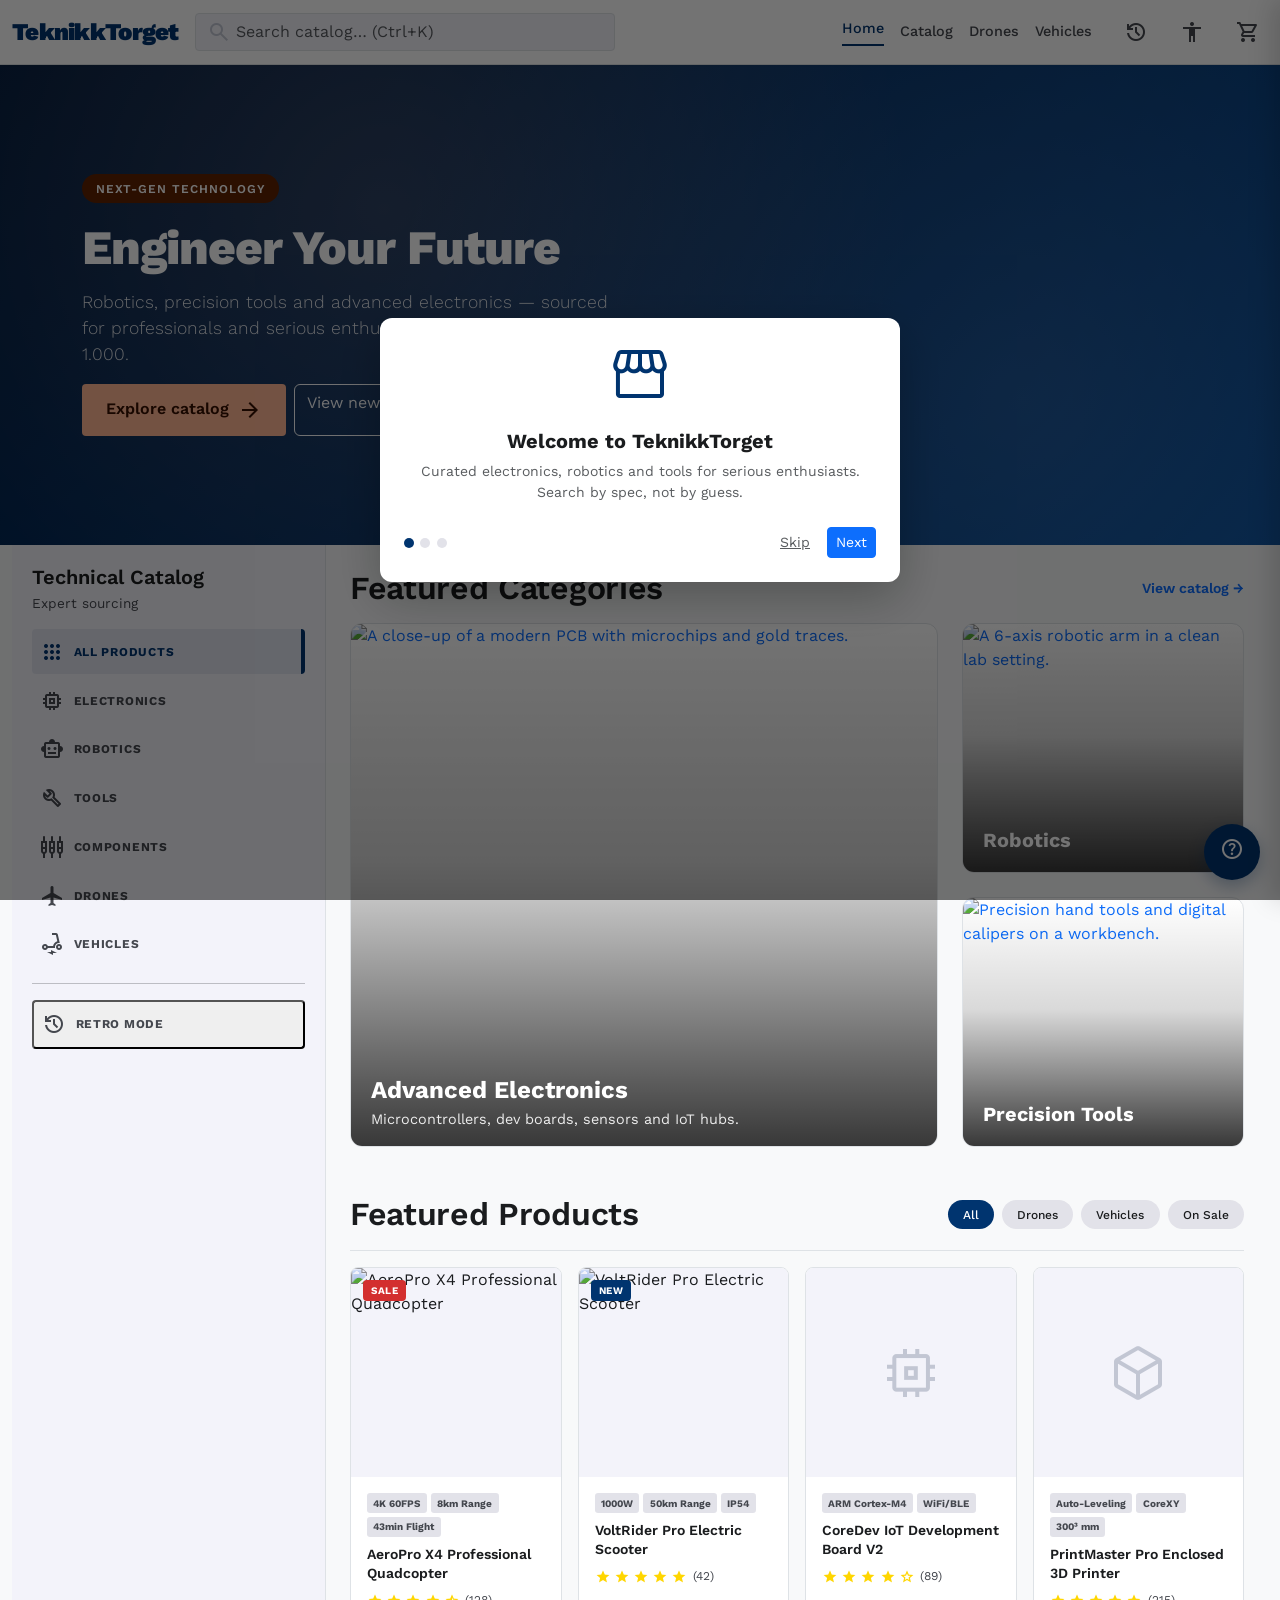
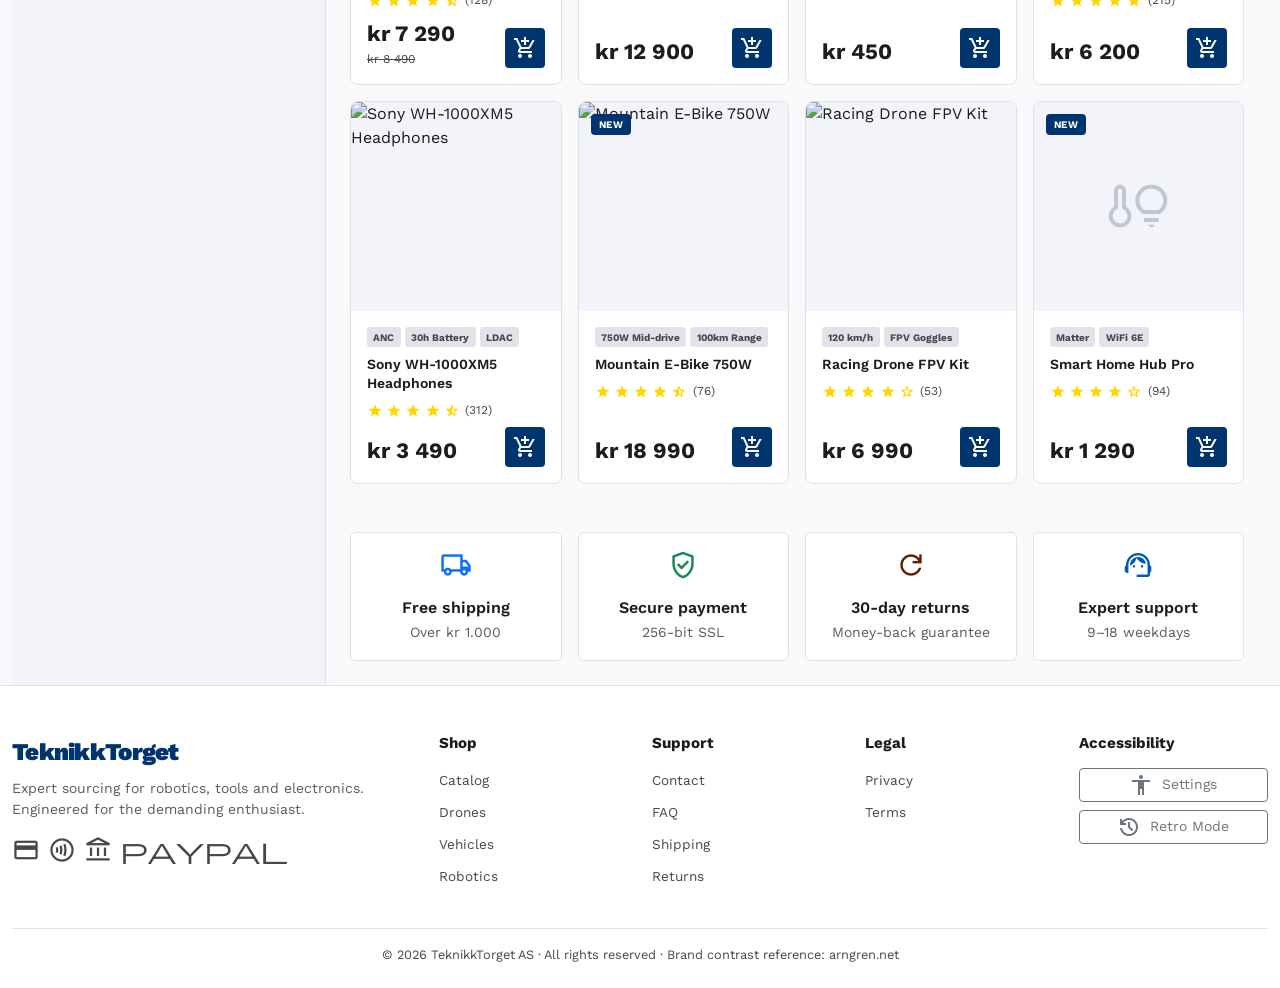
==== index.html @ c8154b9f "rahhh" ====
<!DOCTYPE html>
<!--
  TeknikkTorget — Homepage
  Blueprint §5.1 (sticky nav + hero + categories + footer), §5.5 (welcome guide).
  Brand strictly TeknikkTorget. Arngren.net is referenced only as a contrast example for the redesign.
-->
<html lang="en">
<head>
<meta charset="UTF-8">
<meta name="viewport" content="width=device-width, initial-scale=1">
<title>TeknikkTorget — Robotics, Tools & Advanced Electronics</title>
<meta name="description" content="Curated electronics, robotics, drones and precision tools for serious enthusiasts. Free shipping over kr 1.000.">
<link rel="preconnect" href="https://fonts.googleapis.com">
<link rel="preconnect" href="https://fonts.gstatic.com" crossorigin>
<link href="https://fonts.googleapis.com/css2?family=Work+Sans:wght@400;500;600;700;900&display=swap" rel="stylesheet">
<link href="https://fonts.googleapis.com/css2?family=Material+Symbols+Outlined:opsz,wght,FILL,GRAD@24,400,0..1,0" rel="stylesheet">
<link href="https://cdn.jsdelivr.net/npm/bootstrap@5.3.3/dist/css/bootstrap.min.css" rel="stylesheet">
<link href="css/custom.css" rel="stylesheet">
<link href="css/a11y.css" rel="stylesheet">
<link href="css/retro.css" rel="stylesheet">
</head>
<body>

<a href="#tt-main" class="tt-skip-link">Skip to main content</a>

<!-- Retro marquee (only visible in retro mode) -->
<div id="tt-retro-marquee" class="tt-retro-marquee" style="display:none" aria-hidden="true">
  <span>★ HUGE WAREHOUSE SALE ★ FREE SHIPPING OVER kr 1.000 ★ NEW DRONES IN STOCK ★ STUDENT DISCOUNT 15% ★</span>
</div>

<!-- ========== Top Navigation (Blueprint §5.1) ========== -->
<header class="tt-navbar">
  <div class="container-fluid d-flex align-items-center" style="max-width:1440px;height:64px;gap:1rem">
    <button class="btn btn-link d-lg-none p-2 text-secondary" type="button" data-bs-toggle="offcanvas" data-bs-target="#tt-mobile-nav" aria-label="Open menu">
      <span class="material-symbols-outlined">menu</span>
    </button>
    <a href="index.html" class="tt-brand">TeknikkTorget</a>

    <div class="tt-search d-none d-md-block flex-grow-1" style="max-width:420px">
      <span class="material-symbols-outlined search-icon" aria-hidden="true">search</span>
      <input id="tt-search-input" type="search" class="form-control" placeholder="Search catalog… (Ctrl+K)"
             role="combobox" aria-autocomplete="list" aria-controls="tt-search-dropdown" aria-expanded="false" autocomplete="off">
      <div id="tt-search-dropdown" class="tt-search-dropdown" role="listbox" style="display:none"></div>
    </div>

    <nav class="ms-auto d-none d-lg-flex align-items-center gap-3" aria-label="Primary">
      <a class="nav-link" data-tt-nav="index.html"   href="index.html">Home</a>
      <a class="nav-link" data-tt-nav="catalog.html" href="catalog.html">Catalog</a>
      <a class="nav-link" data-tt-nav="catalog.html" href="catalog.html?cat=drones">Drones</a>
      <a class="nav-link" data-tt-nav="catalog.html" href="catalog.html?cat=vehicles">Vehicles</a>
    </nav>

    <button class="tt-icon-btn ms-2" data-tt-retro-toggle aria-pressed="false" aria-label="Toggle Retro Mode" title="Toggle Retro Mode">
      <span class="material-symbols-outlined" aria-hidden="true">history</span>
      <span class="visually-hidden retro-label">Retro Mode</span>
    </button>
    <button class="tt-icon-btn" data-tt-a11y-toggle aria-label="Open accessibility settings" title="Accessibility">
      <span class="material-symbols-outlined" aria-hidden="true">accessibility</span>
    </button>
    <button class="tt-icon-btn" type="button" onclick="TT.openMiniCart()" aria-label="Open cart">
      <span class="material-symbols-outlined" aria-hidden="true">shopping_cart</span>
      <span class="badge-pill" data-tt-cart-badge style="display:none">0</span>
    </button>
  </div>
</header>

<!-- Mobile offcanvas nav -->
<div class="offcanvas offcanvas-start" tabindex="-1" id="tt-mobile-nav" aria-labelledby="tt-mobile-nav-title">
  <div class="offcanvas-header">
    <h2 class="offcanvas-title h6" id="tt-mobile-nav-title">Browse</h2>
    <button type="button" class="btn-close" data-bs-dismiss="offcanvas" aria-label="Close"></button>
  </div>
  <div class="offcanvas-body">
    <div class="tt-search mb-3">
      <span class="material-symbols-outlined search-icon" aria-hidden="true">search</span>
      <input type="search" class="form-control" placeholder="Search catalog…" onkeydown="if(event.key==='Enter')window.location='catalog.html?q='+encodeURIComponent(this.value)">
    </div>
    <div class="d-flex flex-column gap-1">
      <a class="cat-link" href="catalog.html"><span class="material-symbols-outlined">apps</span> All products</a>
      <a class="cat-link" href="catalog.html?cat=electronics"><span class="material-symbols-outlined">memory</span> Electronics</a>
      <a class="cat-link" href="catalog.html?cat=robotics"><span class="material-symbols-outlined">smart_toy</span> Robotics</a>
      <a class="cat-link" href="catalog.html?cat=tools"><span class="material-symbols-outlined">build</span> Tools</a>
      <a class="cat-link" href="catalog.html?cat=components"><span class="material-symbols-outlined">settings_input_component</span> Components</a>
      <a class="cat-link" href="catalog.html?cat=drones"><span class="material-symbols-outlined">flight</span> Drones</a>
      <a class="cat-link" href="catalog.html?cat=vehicles"><span class="material-symbols-outlined">electric_scooter</span> Vehicles</a>
    </div>
  </div>
</div>

<!-- ========== Main ========== -->
<main id="tt-main">

  <!-- Hero (Blueprint §5.1) -->
  <section class="tt-hero d-flex align-items-center">
    <div class="container position-relative text-center text-md-start py-5" style="z-index:2">
      <div style="max-width:640px">
        <span class="tt-hero-eyebrow">Next-gen technology</span>
        <h1>Engineer Your Future</h1>
        <p class="lead">Robotics, precision tools and advanced electronics — sourced for professionals and serious enthusiasts. Free shipping over kr 1.000.</p>
        <div class="d-flex gap-2 flex-wrap justify-content-center justify-content-md-start mt-3">
          <a href="catalog.html" class="btn btn-cta">
            Explore catalog
            <span class="material-symbols-outlined align-middle ms-1" aria-hidden="true">arrow_forward</span>
          </a>
          <a href="catalog.html?cat=drones" class="btn btn-outline-light">View new drones</a>
        </div>
      </div>
    </div>
  </section>

  <!-- Container with sidebar + content -->
  <div class="container-fluid" style="max-width:1440px">
    <div class="row g-0">
      <!-- Persistent left sidebar (Blueprint §5.1) -->
      <aside class="col-lg-3 d-none d-lg-block tt-sidebar" style="min-height:60vh" aria-label="Categories">
        <h2>Technical Catalog</h2>
        <div class="muted">Expert sourcing</div>
        <nav class="d-flex flex-column gap-1" aria-label="Category navigation">
          <a class="cat-link is-active" href="catalog.html"><span class="material-symbols-outlined" aria-hidden="true">apps</span> All Products</a>
          <a class="cat-link" href="catalog.html?cat=electronics"><span class="material-symbols-outlined" aria-hidden="true">memory</span> Electronics</a>
          <a class="cat-link" href="catalog.html?cat=robotics"><span class="material-symbols-outlined" aria-hidden="true">smart_toy</span> Robotics</a>
          <a class="cat-link" href="catalog.html?cat=tools"><span class="material-symbols-outlined" aria-hidden="true">build</span> Tools</a>
          <a class="cat-link" href="catalog.html?cat=components"><span class="material-symbols-outlined" aria-hidden="true">settings_input_component</span> Components</a>
          <a class="cat-link" href="catalog.html?cat=drones"><span class="material-symbols-outlined" aria-hidden="true">flight</span> Drones</a>
          <a class="cat-link" href="catalog.html?cat=vehicles"><span class="material-symbols-outlined" aria-hidden="true">electric_scooter</span> Vehicles</a>
        </nav>
        <hr>
        <button class="cat-link w-100 text-start" data-tt-retro-toggle aria-pressed="false">
          <span class="material-symbols-outlined" aria-hidden="true">history</span>
          <span class="retro-label">Retro Mode</span>
        </button>
      </aside>

      <!-- Content -->
      <div class="col-lg-9 px-3 px-md-4 py-4">

        <!-- Featured Categories (Bento) -->
        <section class="mb-5" aria-labelledby="tt-h-cat">
          <div class="d-flex justify-content-between align-items-center mb-3">
            <h2 id="tt-h-cat" class="tt-section-heading mb-0">Featured Categories</h2>
            <a href="catalog.html" class="text-decoration-none small fw-semibold">View catalog →</a>
          </div>
          <div class="tt-bento">
            <a class="bento-card bento-lg" href="catalog.html?cat=electronics">
              <img loading="lazy" src="https://lh3.googleusercontent.com/aida-public/[base64]" alt="A close-up of a modern PCB with microchips and gold traces.">
              <div class="scrim"></div>
              <div class="body">
                <h3 class="h4">Advanced Electronics</h3>
                <p>Microcontrollers, dev boards, sensors and IoT hubs.</p>
              </div>
            </a>
            <a class="bento-card" href="catalog.html?cat=robotics">
              <img loading="lazy" src="https://lh3.googleusercontent.com/aida-public/[base64]" alt="A 6-axis robotic arm in a clean lab setting.">
              <div class="scrim"></div>
              <div class="body"><h3 class="h5">Robotics</h3></div>
            </a>
            <a class="bento-card" href="catalog.html?cat=tools">
              <img loading="lazy" src="https://lh3.googleusercontent.com/aida-public/[base64]" alt="Precision hand tools and digital calipers on a workbench.">
              <div class="scrim"></div>
              <div class="body"><h3 class="h5">Precision Tools</h3></div>
            </a>
          </div>
        </section>

        <!-- Featured Products -->
        <section aria-labelledby="tt-h-feat">
          <div class="d-flex justify-content-between align-items-center mb-3 pb-3 border-bottom">
            <h2 id="tt-h-feat" class="tt-section-heading mb-0">Featured Products</h2>
            <div class="d-none d-md-flex gap-2" role="group" aria-label="Featured filters">
              <button class="tt-pill is-active" type="button" data-pill="all">All</button>
              <button class="tt-pill" type="button" data-pill="drones">Drones</button>
              <button class="tt-pill" type="button" data-pill="vehicles">Vehicles</button>
              <button class="tt-pill" type="button" data-pill="sale">On Sale</button>
            </div>
          </div>
          <div id="tt-featured" class="row g-3"></div>
        </section>

        <!-- Trust bar -->
        <section class="mt-5">
          <div class="row text-center g-3">
            <div class="col-6 col-md-3">
              <div class="p-3 bg-white rounded border" style="border-color:var(--tt-border-subtle) !important">
                <span class="material-symbols-outlined text-primary" aria-hidden="true" style="font-size:2rem">local_shipping</span>
                <div class="fw-semibold mt-2">Free shipping</div>
                <small class="text-muted">Over kr 1.000</small>
              </div>
            </div>
            <div class="col-6 col-md-3">
              <div class="p-3 bg-white rounded border" style="border-color:var(--tt-border-subtle) !important">
                <span class="material-symbols-outlined text-success" aria-hidden="true" style="font-size:2rem">verified_user</span>
                <div class="fw-semibold mt-2">Secure payment</div>
                <small class="text-muted">256-bit SSL</small>
              </div>
            </div>
            <div class="col-6 col-md-3">
              <div class="p-3 bg-white rounded border" style="border-color:var(--tt-border-subtle) !important">
                <span class="material-symbols-outlined" aria-hidden="true" style="font-size:2rem;color:var(--tt-tertiary)">refresh</span>
                <div class="fw-semibold mt-2">30-day returns</div>
                <small class="text-muted">Money-back guarantee</small>
              </div>
            </div>
            <div class="col-6 col-md-3">
              <div class="p-3 bg-white rounded border" style="border-color:var(--tt-border-subtle) !important">
                <span class="material-symbols-outlined" aria-hidden="true" style="font-size:2rem;color:var(--tt-secondary)">support_agent</span>
                <div class="fw-semibold mt-2">Expert support</div>
                <small class="text-muted">9–18 weekdays</small>
              </div>
            </div>
          </div>
        </section>

      </div>
    </div>
  </div>
</main>

<!-- ========== Footer (Blueprint §5.1) ========== -->
<footer class="tt-footer">
  <div class="container-fluid" style="max-width:1440px">
    <div class="row g-4">
      <div class="col-md-4">
        <div class="tt-brand">TeknikkTorget</div>
        <p class="text-muted small mt-2">Expert sourcing for robotics, tools and electronics. Engineered for the demanding enthusiast.</p>
        <div class="pay-icons mt-2" aria-label="Accepted payment methods">
          <span class="material-symbols-outlined" aria-hidden="true" title="Visa">credit_card</span>
          <span class="material-symbols-outlined" aria-hidden="true" title="Apple Pay">contactless</span>
          <span class="material-symbols-outlined" aria-hidden="true" title="Bank">account_balance</span>
          <span class="material-symbols-outlined" aria-hidden="true" title="PayPal">paypal</span>
        </div>
      </div>
      <div class="col-6 col-md-2">
        <h4>Shop</h4>
        <ul>
          <li><a href="catalog.html">Catalog</a></li>
          <li><a href="catalog.html?cat=drones">Drones</a></li>
          <li><a href="catalog.html?cat=vehicles">Vehicles</a></li>
          <li><a href="catalog.html?cat=robotics">Robotics</a></li>
        </ul>
      </div>
      <div class="col-6 col-md-2">
        <h4>Support</h4>
        <ul>
          <li><a href="#">Contact</a></li>
          <li><a href="#">FAQ</a></li>
          <li><a href="#">Shipping</a></li>
          <li><a href="#">Returns</a></li>
        </ul>
      </div>
      <div class="col-md-2">
        <h4>Legal</h4>
        <ul>
          <li><a href="#">Privacy</a></li>
          <li><a href="#">Terms</a></li>
        </ul>
      </div>
      <div class="col-md-2">
        <h4>Accessibility</h4>
        <button class="btn btn-sm btn-outline-secondary w-100 mb-2" data-tt-a11y-toggle>
          <span class="material-symbols-outlined align-middle me-1" aria-hidden="true">accessibility</span> Settings
        </button>
        <button class="btn btn-sm btn-outline-secondary w-100" data-tt-retro-toggle aria-pressed="false">
          <span class="material-symbols-outlined align-middle me-1" aria-hidden="true">history</span>
          <span class="retro-label">Retro Mode</span>
        </button>
      </div>
    </div>
    <div class="copyright">
      © 2026 TeknikkTorget AS · All rights reserved · Brand contrast reference: arngren.net
    </div>
  </div>
</footer>

<!-- Floating help (Blueprint §5.5) -->
<button type="button" class="tt-help-fab" data-bs-toggle="modal" data-bs-target="#tt-help-modal" aria-label="Open help">
  <span class="material-symbols-outlined" aria-hidden="true">help</span>
</button>

<!-- Help modal -->
<div class="modal fade" id="tt-help-modal" tabindex="-1" aria-labelledby="tt-help-title" aria-hidden="true">
  <div class="modal-dialog modal-dialog-centered">
    <div class="modal-content">
      <div class="modal-header">
        <h2 class="modal-title h5" id="tt-help-title">Need help?</h2>
        <button type="button" class="btn-close" data-bs-dismiss="modal" aria-label="Close"></button>
      </div>
      <div class="modal-body">
        <ul class="list-unstyled m-0">
          <li class="mb-2"><a href="#"><span class="material-symbols-outlined align-middle me-2" aria-hidden="true">live_help</span>FAQ</a></li>
          <li class="mb-2"><a href="#"><span class="material-symbols-outlined align-middle me-2" aria-hidden="true">mail</span>Contact form</a></li>
          <li class="mb-2"><a href="#"><span class="material-symbols-outlined align-middle me-2" aria-hidden="true">chat</span>Live chat (Mon–Fri 9–18)</a></li>
        </ul>
      </div>
    </div>
  </div>
</div>

<!-- Welcome guide (Blueprint §5.5) -->
<div class="tt-welcome-backdrop" id="tt-welcome">
  <div class="tt-welcome"></div>
</div>

<!-- Mini-cart drawer -->
<div class="tt-minicart-backdrop" onclick="TT.closeMiniCart()"></div>
<aside class="tt-minicart" aria-label="Mini cart" aria-hidden="false">
  <div class="head">
    <h2>Cart <span id="tt-minicart-count" class="text-muted small fw-normal">(0)</span></h2>
    <button type="button" class="btn-close" onclick="TT.closeMiniCart()" aria-label="Close cart"></button>
  </div>
  <div id="tt-minicart-body" class="body"></div>
  <div class="foot">
    <div class="d-flex justify-content-between mb-2"><span>Subtotal</span><strong id="tt-minicart-subtotal">kr 0</strong></div>
    <small class="text-muted d-block mb-3">Shipping &amp; tax calculated at checkout</small>
    <a href="cart.html" class="btn btn-primary w-100 mb-2">View cart &amp; checkout</a>
    <button type="button" class="btn btn-link w-100" onclick="TT.closeMiniCart()">Continue shopping</button>
  </div>
</aside>

<script src="https://cdn.jsdelivr.net/npm/bootstrap@5.3.3/dist/js/bootstrap.bundle.min.js" defer></script>
<script src="data/products.js" defer></script>
<script src="js/main.js" defer></script>
<script src="js/ui-components.js" defer></script>
<script src="js/a11y.js" defer></script>
<script src="js/retro.js" defer></script>
<script src="js/home.js" defer></script>
</body>
</html>
---- css/custom.css ----
/* TeknikkTorget — custom theme overrides on Bootstrap 5.3
   Design language ported from StitchShi.html (Material 3 expressive palette + Work Sans).
   Blueprint refs: §5.1 (global structure), §6.3 (responsive breakpoints), §10 (perf). */

:root {
  /* StitchShi palette (Material 3) */
  --tt-primary:           #00346f;
  --tt-primary-container: #004a99;
  --tt-on-primary:        #ffffff;
  --tt-secondary:         #005ab6;
  --tt-tertiary:          #5f2200;
  --tt-tertiary-fixed-dim:#ffb694;
  --tt-on-tertiary-fixed: #351000;
  --tt-accent-sale:       #d32f2f;
  --tt-status-success:    #2e7d32;
  --tt-error:             #ba1a1a;
  --tt-retro-accent:      #ffd600;
  --tt-surface-bg:        #f8f9fa;
  --tt-surface-card:      #ffffff;
  --tt-surface-variant:   #e2e2e9;
  --tt-surface-low:       #f3f3fa;
  --tt-text-primary:      #1a1c1e;
  --tt-text-secondary:    #44474e;
  --tt-border-subtle:     #dee2e6;
  --tt-outline-variant:   #c2c6d3;
  --tt-inverse-surface:   #2e3036;
  --tt-inverse-on-surface:#f0f0f8;

  /* Bootstrap remap */
  --bs-primary:           var(--tt-primary);
  --bs-link-color:        var(--tt-secondary);
  --bs-link-hover-color:  var(--tt-primary-container);
  --bs-body-font-family:  'Work Sans', system-ui, -apple-system, 'Segoe UI', sans-serif;
  --bs-body-color:        var(--tt-text-primary);
  --bs-body-bg:           var(--tt-surface-bg);
}

html { scroll-behavior: smooth; }
body { font-family: var(--bs-body-font-family); color: var(--tt-text-primary); background: var(--tt-surface-bg); }

/* §6.2 Touch targets ≥ 48×48 px on mobile */
@media (max-width: 767.98px) {
  .btn, .nav-link, .form-control, .form-select { min-height: 48px; }
  .icon-btn { min-width: 48px; min-height: 48px; }
}

/* Brand */
.tt-brand {
  font-weight: 900;
  letter-spacing: -0.03em;
  color: var(--tt-primary);
  text-decoration: none;
  font-size: 1.5rem;
}
.tt-brand:hover { color: var(--tt-primary-container); }

/* Sticky navbar — StitchShi look */
.tt-navbar {
  background: rgba(255,255,255,0.95);
  backdrop-filter: blur(8px);
  border-bottom: 1px solid var(--tt-border-subtle);
  position: sticky; top: 0; z-index: 1030;
  box-shadow: 0 1px 2px rgba(0,0,0,0.04);
}
.tt-navbar .nav-link { color: var(--tt-text-secondary); font-weight: 500; font-size: 0.9rem; }
.tt-navbar .nav-link:hover { color: var(--tt-primary); }
.tt-navbar .nav-link.active { color: var(--tt-primary); border-bottom: 2px solid var(--tt-primary); padding-bottom: 0.25rem; }

/* Search */
.tt-search { position: relative; }
.tt-search .form-control {
  padding-left: 2.5rem;
  border: 1px solid var(--tt-border-subtle);
  background: var(--tt-surface-low);
  border-radius: 0.25rem;
}
.tt-search .form-control:focus {
  border-color: var(--tt-primary);
  box-shadow: 0 0 0 0.15rem rgba(0,52,111,0.15);
}
.tt-search .search-icon {
  position: absolute; left: 0.75rem; top: 50%; transform: translateY(-50%);
  color: var(--tt-outline-variant); pointer-events: none;
}
.tt-search-dropdown {
  position: absolute; left: 0; right: 0; top: calc(100% + 4px);
  background: #fff; border: 1px solid var(--tt-border-subtle);
  border-radius: 0.5rem; box-shadow: 0 12px 32px rgba(0,0,0,0.12);
  max-height: 24rem; overflow-y: auto; z-index: 1100;
}
.tt-search-dropdown .item {
  display: flex; align-items: center; gap: 0.75rem;
  padding: 0.6rem 0.9rem; cursor: pointer;
  border-bottom: 1px solid var(--tt-border-subtle);
}
.tt-search-dropdown .item:last-child { border-bottom: 0; }
.tt-search-dropdown .item:hover, .tt-search-dropdown .item.is-active { background: var(--tt-surface-low); }
.tt-search-dropdown .thumb {
  width: 40px; height: 40px; border-radius: 0.25rem;
  background: var(--tt-surface-variant);
  display: flex; align-items: center; justify-content: center; overflow: hidden;
}
.tt-search-dropdown .thumb img { width: 100%; height: 100%; object-fit: cover; }
.tt-search-dropdown mark { background: #fff7c2; padding: 0 2px; border-radius: 2px; }

/* Cart badge */
.tt-icon-btn {
  width: 40px; height: 40px; display: inline-flex; align-items: center; justify-content: center;
  border-radius: 999px; border: 0; background: transparent; color: var(--tt-text-secondary);
  position: relative; transition: background 0.15s;
}
.tt-icon-btn:hover { background: var(--tt-surface-low); color: var(--tt-primary); }
.tt-icon-btn .badge-pill {
  position: absolute; top: 4px; right: 4px;
  background: var(--tt-accent-sale); color: #fff;
  font-size: 0.625rem; font-weight: 700;
  width: 18px; height: 18px; border-radius: 999px;
  display: flex; align-items: center; justify-content: center;
}

/* Hero */
.tt-hero {
  position: relative;
  min-height: 480px;
  background: linear-gradient(135deg, #001b3f 0%, #00346f 60%, #004a99 100%);
  color: var(--tt-on-primary);
  overflow: hidden;
}
.tt-hero::before {
  content: ""; position: absolute; inset: 0;
  background-image: radial-gradient(circle at 30% 30%, rgba(255,182,148,0.18), transparent 55%),
                    radial-gradient(circle at 80% 70%, rgba(171,199,255,0.18), transparent 60%);
}
.tt-hero-eyebrow {
  display: inline-block;
  background: var(--tt-tertiary);
  color: var(--tt-on-primary);
  text-transform: uppercase; font-size: 0.75rem; font-weight: 600;
  padding: 0.35rem 0.85rem; border-radius: 999px;
  letter-spacing: 0.08em;
}
.tt-hero h1 {
  font-size: clamp(2rem, 5vw, 3rem);
  font-weight: 800; letter-spacing: -0.02em;
  margin: 1rem 0 0.75rem;
}
.tt-hero .lead { color: rgba(255,255,255,0.88); font-size: 1.1rem; max-width: 540px; }
.tt-hero .btn-cta {
  background: var(--tt-tertiary-fixed-dim);
  color: var(--tt-on-tertiary-fixed);
  border: 0; font-weight: 600; padding: 0.85rem 1.5rem; border-radius: 0.25rem;
}
.tt-hero .btn-cta:hover { background: #ffdbcc; }

/* Bento category grid */
.tt-bento { display: grid; gap: 1.5rem; grid-template-columns: 1fr; }
@media (min-width: 768px) {
  .tt-bento { grid-template-columns: repeat(3, 1fr); grid-auto-rows: 250px; }
  .tt-bento .bento-lg { grid-column: span 2; grid-row: span 2; }
}
.tt-bento .bento-card {
  position: relative; overflow: hidden; border-radius: 0.75rem;
  border: 1px solid var(--tt-border-subtle);
  background: var(--tt-surface-card); display: block; text-decoration: none;
  min-height: 220px;
}
.tt-bento .bento-card img {
  position: absolute; inset: 0; width: 100%; height: 100%; object-fit: cover;
  transition: transform 0.4s ease;
}
.tt-bento .bento-card:hover img { transform: scale(1.05); }
.tt-bento .bento-card .scrim {
  position: absolute; inset: 0;
  background: linear-gradient(to top, rgba(0,0,0,0.78), rgba(0,0,0,0.15) 55%, transparent);
}
.tt-bento .bento-card .body {
  position: absolute; left: 1.25rem; right: 1.25rem; bottom: 1rem; color: #fff;
}
.tt-bento .bento-card h3 { font-weight: 700; margin: 0 0 0.25rem; }
.tt-bento .bento-card p  { margin: 0; font-size: 0.9rem; opacity: 0.9; }

/* Product card */
.tt-product-card {
  background: var(--tt-surface-card);
  border: 1px solid var(--tt-border-subtle);
  border-radius: 0.5rem;
  overflow: hidden;
  display: flex; flex-direction: column; height: 100%;
  position: relative;
  transition: box-shadow 0.18s, transform 0.18s;
}
.tt-product-card:hover { box-shadow: 0 8px 20px rgba(0,0,0,0.08); transform: translateY(-2px); }
.tt-product-card .media {
  position: relative; aspect-ratio: 1 / 1;
  background: var(--tt-surface-low);
  display: flex; align-items: center; justify-content: center;
  overflow: hidden;
}
.tt-product-card .media img { width: 100%; height: 100%; object-fit: cover; mix-blend-mode: multiply; }
.tt-product-card .media .material-symbols-outlined { font-size: 4rem; color: var(--tt-outline-variant); }
.tt-product-card .badge-corner {
  position: absolute; top: 0.75rem; left: 0.75rem; z-index: 2;
  font-size: 0.625rem; font-weight: 700; text-transform: uppercase; letter-spacing: 0.06em;
  padding: 0.2rem 0.5rem; border-radius: 0.25rem;
}
.tt-product-card .badge-sale { background: var(--tt-accent-sale); color: #fff; }
.tt-product-card .badge-new  { background: var(--tt-primary); color: #fff; }

.tt-product-card .quick-view {
  position: absolute; inset: 0; display: flex; align-items: center; justify-content: center;
  background: rgba(0,0,0,0.05); opacity: 0; transition: opacity 0.2s;
}
.tt-product-card:hover .quick-view, .tt-product-card:focus-within .quick-view { opacity: 1; }
.tt-product-card .quick-view .btn {
  background: var(--tt-surface-card); color: var(--tt-text-primary);
  border: 1px solid var(--tt-border-subtle); font-weight: 500;
}

.tt-product-card .body { padding: 1rem; display: flex; flex-direction: column; flex: 1; }
.tt-product-card .chips { display: flex; flex-wrap: wrap; gap: 0.25rem; margin-bottom: 0.5rem; }
.tt-product-card .chips .chip {
  background: var(--tt-surface-variant); color: var(--tt-text-secondary);
  font-size: 0.625rem; font-weight: 700; padding: 0.15rem 0.4rem; border-radius: 0.2rem;
}
.tt-product-card .name {
  font-weight: 600; color: var(--tt-text-primary); font-size: 0.875rem; line-height: 1.35;
  display: -webkit-box; -webkit-line-clamp: 2; -webkit-box-orient: vertical; overflow: hidden;
}
.tt-product-card .stars { color: var(--tt-retro-accent); display: flex; align-items: center; gap: 0.2rem; }
.tt-product-card .stars .material-symbols-outlined { font-size: 16px; font-variation-settings: 'FILL' 1; }
.tt-product-card .reviews { font-size: 0.75rem; color: var(--tt-text-secondary); margin-left: 0.35rem; }
.tt-product-card .price { font-size: 1.375rem; font-weight: 700; color: var(--tt-text-primary); }
.tt-product-card .price-old { font-size: 0.75rem; text-decoration: line-through; color: var(--tt-text-secondary); display: block; }
.tt-product-card .add-btn {
  width: 40px; height: 40px; border-radius: 0.25rem; border: 0;
  background: var(--tt-primary); color: var(--tt-on-primary);
  display: inline-flex; align-items: center; justify-content: center;
  transition: background 0.15s, transform 0.1s;
}
.tt-product-card .add-btn:hover { background: var(--tt-primary-container); }
.tt-product-card .add-btn:active { transform: scale(0.95); }

/* Section heading */
.tt-section-heading { font-size: 2rem; font-weight: 600; letter-spacing: -0.01em; }

/* Filter pills */
.tt-pill {
  border: 0; background: var(--tt-surface-variant); color: var(--tt-text-primary);
  border-radius: 999px; padding: 0.35rem 0.95rem; font-size: 0.75rem; font-weight: 500;
  transition: background 0.15s;
}
.tt-pill:hover { background: var(--tt-surface-low); }
.tt-pill.is-active { background: var(--tt-primary); color: var(--tt-on-primary); }

/* Sidebar (categories on home + filters on catalog) */
.tt-sidebar {
  background: var(--tt-surface-low);
  border-right: 1px solid var(--tt-border-subtle);
  padding: 1.25rem;
}
.tt-sidebar h2 { font-size: 1.25rem; font-weight: 600; margin: 0 0 0.25rem; }
.tt-sidebar .muted { color: var(--tt-text-secondary); font-size: 0.85rem; margin-bottom: 1rem; }
.tt-sidebar .cat-link {
  display: flex; align-items: center; gap: 0.6rem;
  padding: 0.65rem 0.5rem; border-radius: 0.25rem;
  font-size: 0.75rem; font-weight: 700; text-transform: uppercase; letter-spacing: 0.06em;
  color: var(--tt-text-secondary); text-decoration: none;
  transition: padding-left 0.2s, background 0.15s;
}
.tt-sidebar .cat-link:hover { background: var(--tt-surface-variant); padding-left: 0.85rem; }
.tt-sidebar .cat-link.is-active {
  background: rgba(0,52,111,0.08); color: var(--tt-primary);
  border-right: 4px solid var(--tt-primary);
}

/* Filter chips (active filters on catalog) */
.tt-filter-chip {
  display: inline-flex; align-items: center; gap: 0.4rem;
  background: var(--tt-primary); color: var(--tt-on-primary);
  border-radius: 999px; padding: 0.25rem 0.75rem; font-size: 0.75rem; border: 0;
}
.tt-filter-chip .x { background: rgba(255,255,255,0.25); border-radius: 999px; padding: 0 0.25rem; cursor: pointer; }

/* Toast */
.tt-toast-stack { position: fixed; top: 5rem; right: 1rem; z-index: 1080; display: flex; flex-direction: column; gap: 0.5rem; }
.tt-toast {
  background: var(--tt-status-success); color: #fff;
  padding: 0.75rem 1.25rem; border-radius: 0.5rem; box-shadow: 0 8px 24px rgba(0,0,0,0.15);
  display: flex; align-items: center; gap: 0.75rem; min-width: 280px; max-width: 360px;
  animation: tt-toast-in 0.25s ease-out;
}
.tt-toast.error   { background: var(--tt-error); }
.tt-toast.info    { background: var(--tt-secondary); }
.tt-toast.is-out  { animation: tt-toast-out 0.25s ease-in forwards; }
@keyframes tt-toast-in  { from { transform: translateX(110%); opacity: 0; } to { transform: translateX(0); opacity: 1; } }
@keyframes tt-toast-out { to   { transform: translateX(110%); opacity: 0; } }

/* Mini-cart drawer */
.tt-minicart-backdrop {
  position: fixed; inset: 0; background: rgba(0,0,0,0.4); z-index: 1060;
  opacity: 0; pointer-events: none; transition: opacity 0.2s;
}
.tt-minicart-backdrop.is-open { opacity: 1; pointer-events: auto; }
.tt-minicart {
  position: fixed; top: 0; right: 0; height: 100vh; width: 100%; max-width: 420px;
  background: #fff; box-shadow: -8px 0 24px rgba(0,0,0,0.15);
  z-index: 1070; transform: translateX(100%); transition: transform 0.25s;
  display: flex; flex-direction: column;
}
.tt-minicart.is-open { transform: translateX(0); }
.tt-minicart .head { display: flex; justify-content: space-between; align-items: center; padding: 1rem 1.25rem; border-bottom: 1px solid var(--tt-border-subtle); }
.tt-minicart .head h2 { font-size: 1.1rem; font-weight: 700; margin: 0; }
.tt-minicart .body { flex: 1; overflow-y: auto; padding: 1rem 1.25rem; }
.tt-minicart .item { display: flex; gap: 0.75rem; padding: 0.75rem; background: var(--tt-surface-low); border-radius: 0.5rem; margin-bottom: 0.5rem; }
.tt-minicart .item .thumb {
  width: 64px; height: 64px; flex-shrink: 0; background: #fff; border: 1px solid var(--tt-border-subtle); border-radius: 0.25rem;
  display: flex; align-items: center; justify-content: center; overflow: hidden;
}
.tt-minicart .item .thumb img { width: 100%; height: 100%; object-fit: cover; }
.tt-minicart .foot { padding: 1rem 1.25rem; border-top: 1px solid var(--tt-border-subtle); }

/* Quick View modal — uses Bootstrap modal but tweak content */
.tt-qv .modal-body { padding: 0; }
.tt-qv .qv-grid { display: grid; grid-template-columns: 1fr; }
@media (min-width: 768px) { .tt-qv .qv-grid { grid-template-columns: 1fr 1fr; } }
.tt-qv .qv-img { background: var(--tt-surface-low); display: flex; align-items: center; justify-content: center; min-height: 280px; padding: 2rem; }
.tt-qv .qv-img img { max-height: 280px; object-fit: contain; }
.tt-qv .qv-img .material-symbols-outlined { font-size: 7rem; color: var(--tt-outline-variant); }
.tt-qv .qv-info { padding: 1.5rem 2rem; }
.tt-qv .specs { display: grid; grid-template-columns: 1fr 1fr; gap: 0.5rem 1rem; background: var(--tt-surface-low); padding: 0.85rem 1rem; border-radius: 0.5rem; }
.tt-qv .specs .k { font-size: 0.75rem; color: var(--tt-text-secondary); }
.tt-qv .specs .v { font-size: 0.875rem; font-weight: 600; }

/* Footer */
.tt-footer {
  background: #fff; border-top: 1px solid var(--tt-border-subtle); padding: 3rem 0 1.5rem;
}
.tt-footer h4 { font-size: 0.95rem; font-weight: 700; margin-bottom: 1rem; color: var(--tt-text-primary); }
.tt-footer ul { list-style: none; padding: 0; margin: 0; }
.tt-footer li { margin-bottom: 0.5rem; }
.tt-footer a { color: var(--tt-text-secondary); text-decoration: none; font-size: 0.85rem; }
.tt-footer a:hover { color: var(--tt-primary); text-decoration: underline; }
.tt-footer .pay-icons { display: flex; gap: 0.5rem; flex-wrap: wrap; }
.tt-footer .pay-icons .material-symbols-outlined { font-size: 28px; color: var(--tt-text-secondary); }
.tt-footer .copyright {
  border-top: 1px solid var(--tt-border-subtle); padding-top: 1rem; margin-top: 2rem;
  text-align: center; font-size: 0.8rem; color: var(--tt-text-secondary);
}

/* Breadcrumb */
.tt-breadcrumb { font-size: 0.85rem; color: var(--tt-text-secondary); padding: 0.75rem 0; }
.tt-breadcrumb a { color: var(--tt-secondary); text-decoration: none; }
.tt-breadcrumb a:hover { text-decoration: underline; }

/* Free shipping bar */
.tt-shipbar {
  background: var(--tt-surface-low); border: 1px solid var(--tt-border-subtle);
  border-radius: 0.5rem; padding: 1rem; margin-bottom: 1rem;
}
.tt-shipbar .progress { height: 8px; }

/* Trust badges */
.tt-trust { display: flex; align-items: center; gap: 0.6rem; flex-wrap: wrap; padding: 0.85rem; background: #eaf3eb; border: 1px solid #c7e1ca; border-radius: 0.5rem; color: #23502b; font-size: 0.85rem; }
.tt-trust .material-symbols-outlined { color: var(--tt-status-success); }

/* Welcome guide overlay */
.tt-welcome-backdrop { position: fixed; inset: 0; background: rgba(0,0,0,0.55); z-index: 1090; display: none; align-items: center; justify-content: center; padding: 1rem; }
.tt-welcome-backdrop.is-open { display: flex; }
.tt-welcome { background: #fff; border-radius: 0.75rem; max-width: 520px; width: 100%; padding: 1.5rem; box-shadow: 0 16px 48px rgba(0,0,0,0.25); }
.tt-welcome .step-dots { display: flex; gap: 0.4rem; }
.tt-welcome .step-dots .d { width: 10px; height: 10px; border-radius: 999px; background: var(--tt-surface-variant); }
.tt-welcome .step-dots .d.is-active { background: var(--tt-primary); }
.tt-welcome .step-illu { font-size: 4rem; color: var(--tt-primary); }

/* Helper to hide visually but keep for screen readers */
.tt-sr-only {
  position: absolute; width: 1px; height: 1px; padding: 0; margin: -1px; overflow: hidden;
  clip: rect(0,0,0,0); white-space: nowrap; border: 0;
}

/* Floating help button */
.tt-help-fab {
  position: fixed; bottom: 1.25rem; right: 1.25rem; z-index: 1040;
  width: 56px; height: 56px; border-radius: 999px; border: 0;
  background: var(--tt-primary); color: var(--tt-on-primary);
  box-shadow: 0 6px 16px rgba(0,52,111,0.3);
}
.tt-help-fab:hover { background: var(--tt-primary-container); }
---- css/a11y.css ----
/* TeknikkTorget — Accessibility overrides
   Blueprint §6.2: font scale, high contrast, reduced motion, audio toggle.
   Toggled via body data attributes set by js/a11y.js, persisted to localStorage. */

/* Font scale (default 16, up to 22) */
body[data-tt-font="16"] { font-size: 16px; }
body[data-tt-font="18"] { font-size: 18px; }
body[data-tt-font="20"] { font-size: 20px; }
body[data-tt-font="22"] { font-size: 22px; }

/* High contrast: light-on-dark inverted */
body[data-tt-contrast="high"] {
  --tt-surface-bg:        #000000;
  --tt-surface-card:      #0d0d0d;
  --tt-surface-low:       #1a1a1a;
  --tt-surface-variant:   #262626;
  --tt-text-primary:      #ffffff;
  --tt-text-secondary:    #f0f0f0;
  --tt-border-subtle:     #ffffff;
  --tt-outline-variant:   #cccccc;
  --tt-primary:           #ffd600;
  --tt-on-primary:        #000000;
  --tt-primary-container: #fff176;
  --tt-secondary:         #80d8ff;
  --tt-accent-sale:       #ff5252;
  background: #000; color: #fff;
}
body[data-tt-contrast="high"] .tt-navbar { background: #000; border-bottom-color: #fff; }
body[data-tt-contrast="high"] .tt-product-card,
body[data-tt-contrast="high"] .tt-bento .bento-card,
body[data-tt-contrast="high"] .modal-content,
body[data-tt-contrast="high"] .tt-minicart,
body[data-tt-contrast="high"] .tt-footer {
  background: #0d0d0d; color: #fff; border-color: #fff;
}
body[data-tt-contrast="high"] .form-control,
body[data-tt-contrast="high"] .form-select {
  background: #1a1a1a; color: #fff; border-color: #fff;
}
body[data-tt-contrast="high"] .btn-primary,
body[data-tt-contrast="high"] .tt-product-card .add-btn { background: #ffd600; color: #000; }
body[data-tt-contrast="high"] a { color: #80d8ff; }
body[data-tt-contrast="high"] .tt-pill.is-active { background: #ffd600; color: #000; }

/* Reduced motion */
body[data-tt-motion="reduced"] *,
body[data-tt-motion="reduced"] *::before,
body[data-tt-motion="reduced"] *::after {
  animation-duration: 0.001ms !important;
  animation-iteration-count: 1 !important;
  transition-duration: 0.001ms !important;
  scroll-behavior: auto !important;
}

/* Honor system preference too */
@media (prefers-reduced-motion: reduce) {
  *, *::before, *::after { animation-duration: 0.001ms !important; transition-duration: 0.001ms !important; }
}

/* A11y toolbar */
.tt-a11y-toolbar {
  position: fixed; right: 1.25rem; bottom: 5.5rem; z-index: 1041;
  background: #fff; border: 1px solid var(--tt-border-subtle);
  border-radius: 0.75rem; box-shadow: 0 8px 24px rgba(0,0,0,0.15);
  padding: 1rem; min-width: 240px; display: none;
}
.tt-a11y-toolbar.is-open { display: block; }
.tt-a11y-toolbar h3 { font-size: 0.95rem; font-weight: 700; margin: 0 0 0.75rem; }
.tt-a11y-toolbar .row { display: flex; align-items: center; justify-content: space-between; gap: 0.5rem; padding: 0.4rem 0; font-size: 0.85rem; }
.tt-a11y-toolbar button.size {
  border: 1px solid var(--tt-border-subtle); background: #fff; color: var(--tt-text-primary);
  border-radius: 0.25rem; padding: 0.25rem 0.6rem; font-weight: 600;
}
.tt-a11y-toolbar button.size.is-active { background: var(--tt-primary); color: var(--tt-on-primary); border-color: var(--tt-primary); }

/* Focus rings — always visible, never suppressed */
:focus-visible {
  outline: 3px solid var(--tt-secondary) !important;
  outline-offset: 2px;
  border-radius: 2px;
}
body[data-tt-contrast="high"] :focus-visible {
  outline-color: #ffd600 !important;
}

/* Live region for announcements (visually hidden) */
#tt-live-region {
  position: absolute; left: -9999px; width: 1px; height: 1px; overflow: hidden;
}

/* Skip link */
.tt-skip-link {
  position: absolute; left: -9999px; top: 0;
  background: var(--tt-primary); color: var(--tt-on-primary);
  padding: 0.5rem 1rem; z-index: 9999; border-radius: 0 0 0.5rem 0;
}
.tt-skip-link:focus { left: 0; }
---- css/retro.css ----
/* TeknikkTorget — Retro Mode
   Blueprint §5.6: nostalgic Arngren-density, but functional.
   Compact grid, smaller imagery, dense info, while keeping cart/search/a11y/responsive intact.
   Toggled via body[data-tt-mode="retro"] from js/retro.js. */

body[data-tt-mode="retro"] {
  --tt-surface-bg:    #fdfbe7;
  --tt-surface-card:  #fffce0;
  --tt-surface-low:   #fff8c0;
  --tt-text-primary:  #1d1d1d;
  --tt-text-secondary:#3a3a3a;
  --tt-border-subtle: #b48a00;
  --tt-primary:       #b30000;
  --tt-secondary:     #1414c8;
  --tt-accent-sale:   #ff7f00;
  font-family: "Times New Roman", Georgia, serif;
}
body[data-tt-mode="retro"] .tt-navbar { background: #fffce0; border-bottom: 2px solid var(--tt-border-subtle); }
body[data-tt-mode="retro"] .tt-brand  { color: var(--tt-primary); font-family: "Comic Sans MS", "Times New Roman", serif; }
body[data-tt-mode="retro"] .tt-hero   { background: repeating-linear-gradient(45deg, #fff8c0, #fff8c0 12px, #ffe97a 12px, #ffe97a 24px); color: #1d1d1d; }
body[data-tt-mode="retro"] .tt-hero h1 { color: var(--tt-primary); font-weight: 900; text-shadow: 2px 2px 0 var(--tt-retro-accent); }
body[data-tt-mode="retro"] .tt-hero .lead { color: var(--tt-text-primary); }
body[data-tt-mode="retro"] .tt-hero .btn-cta { background: var(--tt-retro-accent); color: #1d1d1d; border: 2px solid #1d1d1d; }

/* Dense product grid (5–6 cols on desktop) */
@media (min-width: 768px) {
  body[data-tt-mode="retro"] .tt-grid-products { display: grid !important; grid-template-columns: repeat(5, 1fr); gap: 0.5rem !important; }
}
@media (min-width: 1200px) {
  body[data-tt-mode="retro"] .tt-grid-products { grid-template-columns: repeat(6, 1fr); }
}

body[data-tt-mode="retro"] .tt-product-card {
  border-radius: 0; border: 1px solid var(--tt-border-subtle);
  background: var(--tt-surface-card);
  box-shadow: none;
}
body[data-tt-mode="retro"] .tt-product-card:hover { transform: none; box-shadow: 0 0 0 2px var(--tt-primary); }
body[data-tt-mode="retro"] .tt-product-card .body { padding: 0.4rem; }
body[data-tt-mode="retro"] .tt-product-card .name {
  font-size: 0.75rem; font-weight: 700; color: var(--tt-secondary);
  text-decoration: underline; -webkit-line-clamp: 3;
}
body[data-tt-mode="retro"] .tt-product-card .price { font-size: 0.95rem; color: var(--tt-primary); font-weight: 900; }
body[data-tt-mode="retro"] .tt-product-card .chips,
body[data-tt-mode="retro"] .tt-product-card .stars,
body[data-tt-mode="retro"] .tt-product-card .reviews { display: none; }
body[data-tt-mode="retro"] .tt-product-card .add-btn {
  background: var(--tt-retro-accent); color: #1d1d1d; border: 1px solid #1d1d1d;
}

/* Bento becomes plain compressed list of category links */
body[data-tt-mode="retro"] .tt-bento { grid-auto-rows: 80px; gap: 0.4rem; }
body[data-tt-mode="retro"] .tt-bento .bento-lg { grid-column: span 1; grid-row: span 1; }
body[data-tt-mode="retro"] .tt-bento .bento-card {
  border: 1px solid var(--tt-border-subtle); border-radius: 0; min-height: 80px; background: var(--tt-surface-low);
}
body[data-tt-mode="retro"] .tt-bento .bento-card img { display: none; }
body[data-tt-mode="retro"] .tt-bento .bento-card .scrim { background: transparent; }
body[data-tt-mode="retro"] .tt-bento .bento-card .body { position: static; padding: 0.5rem; color: var(--tt-secondary); }
body[data-tt-mode="retro"] .tt-bento .bento-card h3 { font-size: 0.95rem; text-decoration: underline; }
body[data-tt-mode="retro"] .tt-bento .bento-card p  { display: none; }

/* Section heading */
body[data-tt-mode="retro"] .tt-section-heading { font-size: 1.25rem; font-weight: 900; color: var(--tt-primary); text-decoration: underline; }

/* Footer */
body[data-tt-mode="retro"] .tt-footer { background: var(--tt-surface-low); border-top: 2px solid var(--tt-border-subtle); }

/* Marquee mock — pure decoration, respects reduced-motion */
body[data-tt-mode="retro"] .tt-retro-marquee {
  background: var(--tt-primary); color: #fff;
  padding: 0.35rem 0; font-weight: 700; text-align: center; overflow: hidden;
}
body[data-tt-mode="retro"][data-tt-motion="reduced"] .tt-retro-marquee span { animation: none !important; }
@keyframes tt-marquee {
  from { transform: translateX(100%); } to { transform: translateX(-100%); }
}
body[data-tt-mode="retro"] .tt-retro-marquee span {
  display: inline-block; white-space: nowrap;
  animation: tt-marquee 18s linear infinite;
}
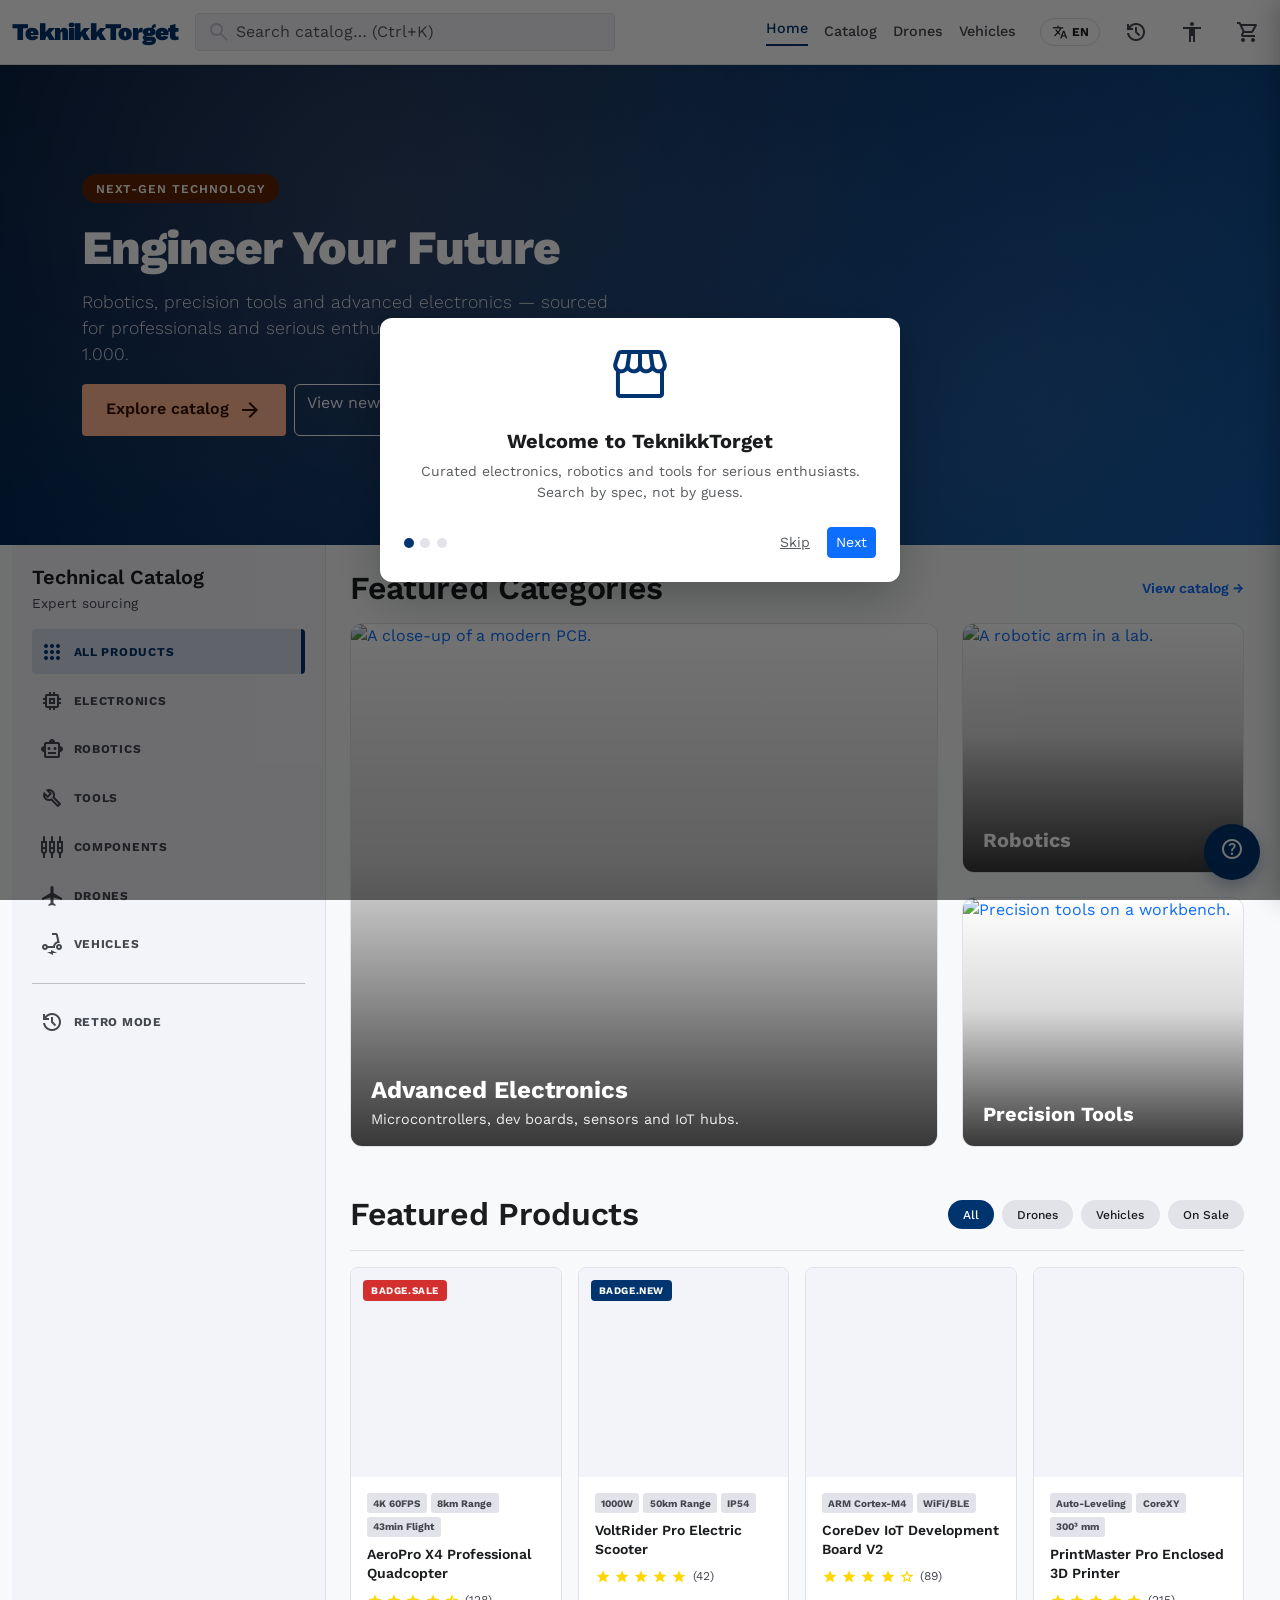
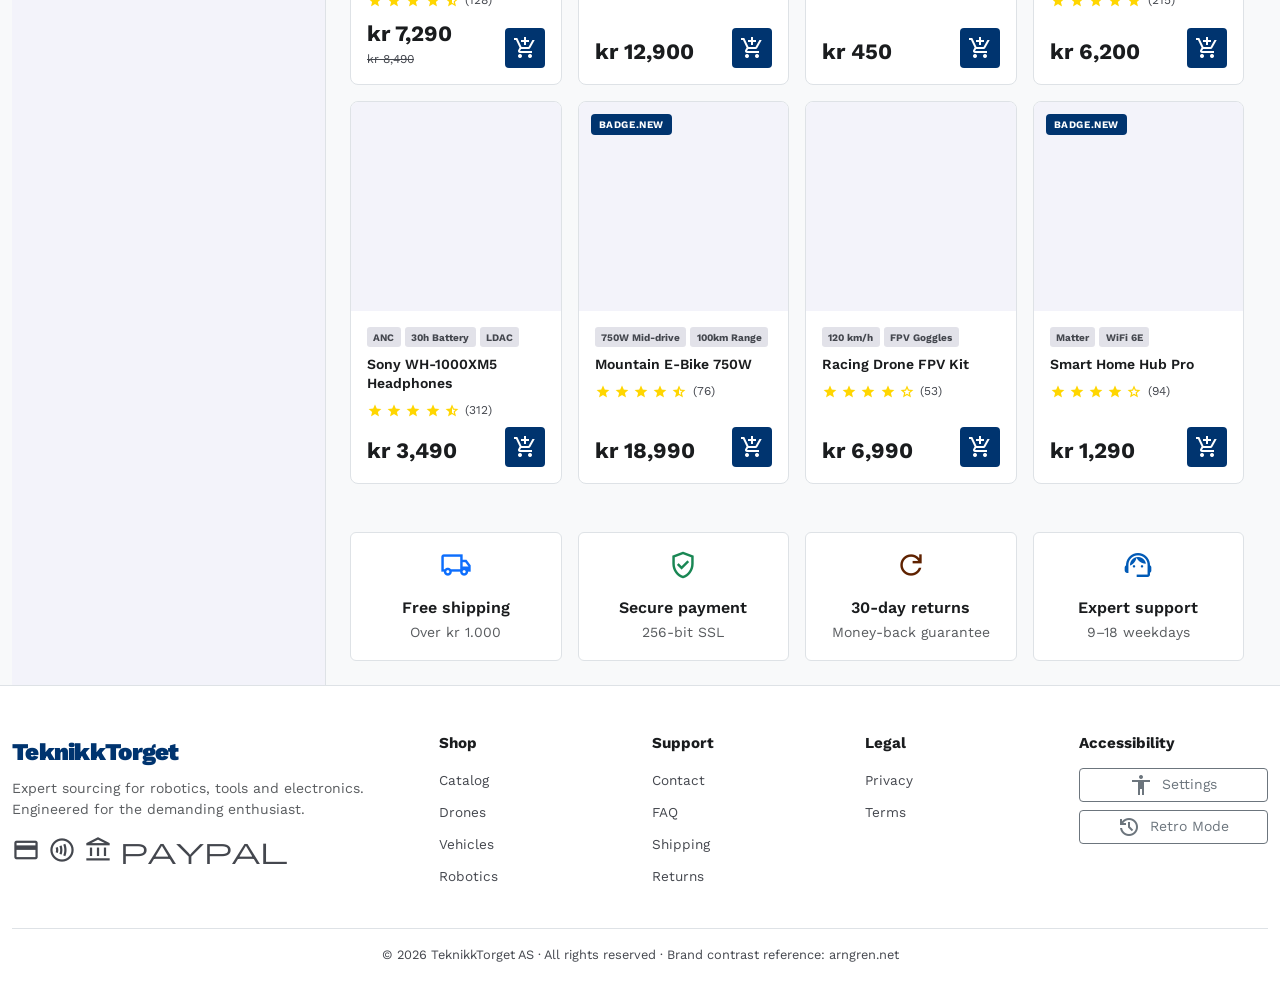
==== commit b76f76d3: "feat: dark mode, NO/EN i18n, product detail page, true-arngren retro, real images - products.js: rea" ====
--- a/index.html
+++ b/index.html
@@ -2,7 +2,7 @@
 <!--
   TeknikkTorget — Homepage
   Blueprint §5.1 (sticky nav + hero + categories + footer), §5.5 (welcome guide).
-  Brand strictly TeknikkTorget. Arngren.net is referenced only as a contrast example for the redesign.
+  Brand strictly TeknikkTorget. Arngren.net is referenced only as a contrast example.
 -->
 <html lang="en">
 <head>
@@ -23,41 +23,44 @@
 
 <a href="#tt-main" class="tt-skip-link">Skip to main content</a>
 
-<!-- Retro marquee (only visible in retro mode) -->
-<div id="tt-retro-marquee" class="tt-retro-marquee" style="display:none" aria-hidden="true">
-  <span>★ HUGE WAREHOUSE SALE ★ FREE SHIPPING OVER kr 1.000 ★ NEW DRONES IN STOCK ★ STUDENT DISCOUNT 15% ★</span>
+<div id="tt-retro-marquee" class="tt-retro-marquee" aria-hidden="true">
+  <span>★ TEKNIKKTORGET WAREHOUSE SALE ★ FREE SHIPPING OVER kr 1.000 ★ NEW DRONES IN STOCK ★ STUDENT DISCOUNT 15% ★</span>
 </div>
 
-<!-- ========== Top Navigation (Blueprint §5.1) ========== -->
+<!-- Top Navigation -->
 <header class="tt-navbar">
   <div class="container-fluid d-flex align-items-center" style="max-width:1440px;height:64px;gap:1rem">
-    <button class="btn btn-link d-lg-none p-2 text-secondary" type="button" data-bs-toggle="offcanvas" data-bs-target="#tt-mobile-nav" aria-label="Open menu">
+    <button class="btn btn-link d-lg-none p-2 text-secondary" type="button" data-bs-toggle="offcanvas" data-bs-target="#tt-mobile-nav" data-i18n-attr="aria-label:nav.menu">
       <span class="material-symbols-outlined">menu</span>
     </button>
     <a href="index.html" class="tt-brand">TeknikkTorget</a>
 
     <div class="tt-search d-none d-md-block flex-grow-1" style="max-width:420px">
       <span class="material-symbols-outlined search-icon" aria-hidden="true">search</span>
-      <input id="tt-search-input" type="search" class="form-control" placeholder="Search catalog… (Ctrl+K)"
+      <input id="tt-search-input" type="search" class="form-control"
+             data-i18n-attr="placeholder:search.placeholder,aria-label:search.aria"
              role="combobox" aria-autocomplete="list" aria-controls="tt-search-dropdown" aria-expanded="false" autocomplete="off">
       <div id="tt-search-dropdown" class="tt-search-dropdown" role="listbox" style="display:none"></div>
     </div>
 
     <nav class="ms-auto d-none d-lg-flex align-items-center gap-3" aria-label="Primary">
-      <a class="nav-link" data-tt-nav="index.html"   href="index.html">Home</a>
-      <a class="nav-link" data-tt-nav="catalog.html" href="catalog.html">Catalog</a>
-      <a class="nav-link" data-tt-nav="catalog.html" href="catalog.html?cat=drones">Drones</a>
-      <a class="nav-link" data-tt-nav="catalog.html" href="catalog.html?cat=vehicles">Vehicles</a>
+      <a class="nav-link" data-tt-nav="index.html"   href="index.html"                    data-i18n="nav.home">Home</a>
+      <a class="nav-link" data-tt-nav="catalog.html" href="catalog.html"                  data-i18n="nav.catalog">Catalog</a>
+      <a class="nav-link" data-tt-nav="catalog.html" href="catalog.html?cat=drones"       data-i18n="nav.drones">Drones</a>
+      <a class="nav-link" data-tt-nav="catalog.html" href="catalog.html?cat=vehicles"     data-i18n="nav.vehicles">Vehicles</a>
     </nav>
 
-    <button class="tt-icon-btn ms-2" data-tt-retro-toggle aria-pressed="false" aria-label="Toggle Retro Mode" title="Toggle Retro Mode">
+    <button class="tt-lang-pill ms-2" type="button" data-tt-lang-toggle aria-label="Toggle language">
+      <span class="material-symbols-outlined" style="font-size:16px" aria-hidden="true">translate</span>
+      <span data-tt-lang-label>EN</span>
+    </button>
+    <button class="tt-icon-btn" data-tt-retro-toggle aria-pressed="false" title="Retro Mode" aria-label="Toggle Retro Mode">
       <span class="material-symbols-outlined" aria-hidden="true">history</span>
-      <span class="visually-hidden retro-label">Retro Mode</span>
-    </button>
-    <button class="tt-icon-btn" data-tt-a11y-toggle aria-label="Open accessibility settings" title="Accessibility">
+    </button>
+    <button class="tt-icon-btn" data-tt-a11y-toggle aria-label="Open accessibility settings">
       <span class="material-symbols-outlined" aria-hidden="true">accessibility</span>
     </button>
-    <button class="tt-icon-btn" type="button" onclick="TT.openMiniCart()" aria-label="Open cart">
+    <button class="tt-icon-btn" type="button" onclick="TT.openMiniCart()" data-i18n-attr="aria-label:nav.openCart">
       <span class="material-symbols-outlined" aria-hidden="true">shopping_cart</span>
       <span class="badge-pill" data-tt-cart-badge style="display:none">0</span>
     </button>
@@ -67,62 +70,55 @@
 <!-- Mobile offcanvas nav -->
 <div class="offcanvas offcanvas-start" tabindex="-1" id="tt-mobile-nav" aria-labelledby="tt-mobile-nav-title">
   <div class="offcanvas-header">
-    <h2 class="offcanvas-title h6" id="tt-mobile-nav-title">Browse</h2>
+    <h2 class="offcanvas-title h6" id="tt-mobile-nav-title" data-i18n="header.allCategories">Browse</h2>
     <button type="button" class="btn-close" data-bs-dismiss="offcanvas" aria-label="Close"></button>
   </div>
   <div class="offcanvas-body">
-    <div class="tt-search mb-3">
-      <span class="material-symbols-outlined search-icon" aria-hidden="true">search</span>
-      <input type="search" class="form-control" placeholder="Search catalog…" onkeydown="if(event.key==='Enter')window.location='catalog.html?q='+encodeURIComponent(this.value)">
-    </div>
     <div class="d-flex flex-column gap-1">
-      <a class="cat-link" href="catalog.html"><span class="material-symbols-outlined">apps</span> All products</a>
+      <a class="cat-link" href="catalog.html"><span class="material-symbols-outlined">apps</span> <span data-i18n="header.allProducts">All products</span></a>
       <a class="cat-link" href="catalog.html?cat=electronics"><span class="material-symbols-outlined">memory</span> Electronics</a>
       <a class="cat-link" href="catalog.html?cat=robotics"><span class="material-symbols-outlined">smart_toy</span> Robotics</a>
       <a class="cat-link" href="catalog.html?cat=tools"><span class="material-symbols-outlined">build</span> Tools</a>
       <a class="cat-link" href="catalog.html?cat=components"><span class="material-symbols-outlined">settings_input_component</span> Components</a>
-      <a class="cat-link" href="catalog.html?cat=drones"><span class="material-symbols-outlined">flight</span> Drones</a>
-      <a class="cat-link" href="catalog.html?cat=vehicles"><span class="material-symbols-outlined">electric_scooter</span> Vehicles</a>
+      <a class="cat-link" href="catalog.html?cat=drones"><span class="material-symbols-outlined">flight</span> <span data-i18n="nav.drones">Drones</span></a>
+      <a class="cat-link" href="catalog.html?cat=vehicles"><span class="material-symbols-outlined">electric_scooter</span> <span data-i18n="nav.vehicles">Vehicles</span></a>
     </div>
   </div>
 </div>
 
-<!-- ========== Main ========== -->
 <main id="tt-main">
 
-  <!-- Hero (Blueprint §5.1) -->
+  <!-- Hero -->
   <section class="tt-hero d-flex align-items-center">
     <div class="container position-relative text-center text-md-start py-5" style="z-index:2">
       <div style="max-width:640px">
-        <span class="tt-hero-eyebrow">Next-gen technology</span>
-        <h1>Engineer Your Future</h1>
-        <p class="lead">Robotics, precision tools and advanced electronics — sourced for professionals and serious enthusiasts. Free shipping over kr 1.000.</p>
+        <span class="tt-hero-eyebrow" data-i18n="hero.eyebrow">Next-gen technology</span>
+        <h1 data-i18n="hero.title">Engineer Your Future</h1>
+        <p class="lead" data-i18n="hero.lead">Robotics, precision tools and advanced electronics — sourced for professionals and serious enthusiasts. Free shipping over kr 1.000.</p>
         <div class="d-flex gap-2 flex-wrap justify-content-center justify-content-md-start mt-3">
           <a href="catalog.html" class="btn btn-cta">
-            Explore catalog
+            <span data-i18n="hero.cta">Explore catalog</span>
             <span class="material-symbols-outlined align-middle ms-1" aria-hidden="true">arrow_forward</span>
           </a>
-          <a href="catalog.html?cat=drones" class="btn btn-outline-light">View new drones</a>
+          <a href="catalog.html?cat=drones" class="btn btn-outline-light" data-i18n="hero.cta2">View new drones</a>
         </div>
       </div>
     </div>
   </section>
 
-  <!-- Container with sidebar + content -->
   <div class="container-fluid" style="max-width:1440px">
     <div class="row g-0">
-      <!-- Persistent left sidebar (Blueprint §5.1) -->
       <aside class="col-lg-3 d-none d-lg-block tt-sidebar" style="min-height:60vh" aria-label="Categories">
-        <h2>Technical Catalog</h2>
-        <div class="muted">Expert sourcing</div>
+        <h2 data-i18n="sidebar.title">Technical Catalog</h2>
+        <div class="muted" data-i18n="sidebar.subtitle">Expert sourcing</div>
         <nav class="d-flex flex-column gap-1" aria-label="Category navigation">
-          <a class="cat-link is-active" href="catalog.html"><span class="material-symbols-outlined" aria-hidden="true">apps</span> All Products</a>
+          <a class="cat-link is-active" href="catalog.html"><span class="material-symbols-outlined" aria-hidden="true">apps</span> <span data-i18n="header.allProducts">All Products</span></a>
           <a class="cat-link" href="catalog.html?cat=electronics"><span class="material-symbols-outlined" aria-hidden="true">memory</span> Electronics</a>
           <a class="cat-link" href="catalog.html?cat=robotics"><span class="material-symbols-outlined" aria-hidden="true">smart_toy</span> Robotics</a>
           <a class="cat-link" href="catalog.html?cat=tools"><span class="material-symbols-outlined" aria-hidden="true">build</span> Tools</a>
           <a class="cat-link" href="catalog.html?cat=components"><span class="material-symbols-outlined" aria-hidden="true">settings_input_component</span> Components</a>
-          <a class="cat-link" href="catalog.html?cat=drones"><span class="material-symbols-outlined" aria-hidden="true">flight</span> Drones</a>
-          <a class="cat-link" href="catalog.html?cat=vehicles"><span class="material-symbols-outlined" aria-hidden="true">electric_scooter</span> Vehicles</a>
+          <a class="cat-link" href="catalog.html?cat=drones"><span class="material-symbols-outlined" aria-hidden="true">flight</span> <span data-i18n="nav.drones">Drones</span></a>
+          <a class="cat-link" href="catalog.html?cat=vehicles"><span class="material-symbols-outlined" aria-hidden="true">electric_scooter</span> <span data-i18n="nav.vehicles">Vehicles</span></a>
         </nav>
         <hr>
         <button class="cat-link w-100 text-start" data-tt-retro-toggle aria-pressed="false">
@@ -131,80 +127,76 @@
         </button>
       </aside>
 
-      <!-- Content -->
       <div class="col-lg-9 px-3 px-md-4 py-4">
 
-        <!-- Featured Categories (Bento) -->
         <section class="mb-5" aria-labelledby="tt-h-cat">
           <div class="d-flex justify-content-between align-items-center mb-3">
-            <h2 id="tt-h-cat" class="tt-section-heading mb-0">Featured Categories</h2>
-            <a href="catalog.html" class="text-decoration-none small fw-semibold">View catalog →</a>
+            <h2 id="tt-h-cat" class="tt-section-heading mb-0" data-i18n="home.featuredCats">Featured Categories</h2>
+            <a href="catalog.html" class="text-decoration-none small fw-semibold" data-i18n="home.viewCatalog">View catalog →</a>
           </div>
           <div class="tt-bento">
             <a class="bento-card bento-lg" href="catalog.html?cat=electronics">
-              <img loading="lazy" src="https://lh3.googleusercontent.com/aida-public/[base64]" alt="A close-up of a modern PCB with microchips and gold traces.">
+              <img loading="lazy" src="https://images.unsplash.com/photo-1518770660439-4636190af475?w=1600&h=900&fit=crop" alt="A close-up of a modern PCB.">
               <div class="scrim"></div>
               <div class="body">
-                <h3 class="h4">Advanced Electronics</h3>
-                <p>Microcontrollers, dev boards, sensors and IoT hubs.</p>
+                <h3 class="h4" data-i18n="home.bento.electronics.title">Advanced Electronics</h3>
+                <p data-i18n="home.bento.electronics.body">Microcontrollers, dev boards, sensors and IoT hubs.</p>
               </div>
             </a>
             <a class="bento-card" href="catalog.html?cat=robotics">
-              <img loading="lazy" src="https://lh3.googleusercontent.com/aida-public/[base64]" alt="A 6-axis robotic arm in a clean lab setting.">
+              <img loading="lazy" src="https://images.unsplash.com/photo-1535378620166-273708d44e4c?w=1200&h=900&fit=crop" alt="A robotic arm in a lab.">
               <div class="scrim"></div>
-              <div class="body"><h3 class="h5">Robotics</h3></div>
+              <div class="body"><h3 class="h5" data-i18n="home.bento.robotics">Robotics</h3></div>
             </a>
             <a class="bento-card" href="catalog.html?cat=tools">
-              <img loading="lazy" src="https://lh3.googleusercontent.com/aida-public/[base64]" alt="Precision hand tools and digital calipers on a workbench.">
+              <img loading="lazy" src="https://images.unsplash.com/photo-1581092334651-ddf26d9a09d0?w=1200&h=900&fit=crop" alt="Precision tools on a workbench.">
               <div class="scrim"></div>
-              <div class="body"><h3 class="h5">Precision Tools</h3></div>
+              <div class="body"><h3 class="h5" data-i18n="home.bento.tools">Precision Tools</h3></div>
             </a>
           </div>
         </section>
 
-        <!-- Featured Products -->
         <section aria-labelledby="tt-h-feat">
           <div class="d-flex justify-content-between align-items-center mb-3 pb-3 border-bottom">
-            <h2 id="tt-h-feat" class="tt-section-heading mb-0">Featured Products</h2>
+            <h2 id="tt-h-feat" class="tt-section-heading mb-0" data-i18n="home.featuredProducts">Featured Products</h2>
             <div class="d-none d-md-flex gap-2" role="group" aria-label="Featured filters">
-              <button class="tt-pill is-active" type="button" data-pill="all">All</button>
-              <button class="tt-pill" type="button" data-pill="drones">Drones</button>
-              <button class="tt-pill" type="button" data-pill="vehicles">Vehicles</button>
-              <button class="tt-pill" type="button" data-pill="sale">On Sale</button>
+              <button class="tt-pill is-active" type="button" data-pill="all"      data-i18n="pill.all">All</button>
+              <button class="tt-pill"           type="button" data-pill="drones"   data-i18n="pill.drones">Drones</button>
+              <button class="tt-pill"           type="button" data-pill="vehicles" data-i18n="pill.vehicles">Vehicles</button>
+              <button class="tt-pill"           type="button" data-pill="sale"     data-i18n="pill.sale">On Sale</button>
             </div>
           </div>
-          <div id="tt-featured" class="row g-3"></div>
+          <div id="tt-featured" class="tt-grid-products"></div>
         </section>
 
-        <!-- Trust bar -->
         <section class="mt-5">
           <div class="row text-center g-3">
             <div class="col-6 col-md-3">
-              <div class="p-3 bg-white rounded border" style="border-color:var(--tt-border-subtle) !important">
+              <div class="p-3 rounded border" style="background:var(--tt-surface-card);border-color:var(--tt-border-subtle) !important">
                 <span class="material-symbols-outlined text-primary" aria-hidden="true" style="font-size:2rem">local_shipping</span>
-                <div class="fw-semibold mt-2">Free shipping</div>
-                <small class="text-muted">Over kr 1.000</small>
+                <div class="fw-semibold mt-2" data-i18n="trust.shipping.title">Free shipping</div>
+                <small class="text-muted" data-i18n="trust.shipping.body">Over kr 1.000</small>
               </div>
             </div>
             <div class="col-6 col-md-3">
-              <div class="p-3 bg-white rounded border" style="border-color:var(--tt-border-subtle) !important">
+              <div class="p-3 rounded border" style="background:var(--tt-surface-card);border-color:var(--tt-border-subtle) !important">
                 <span class="material-symbols-outlined text-success" aria-hidden="true" style="font-size:2rem">verified_user</span>
-                <div class="fw-semibold mt-2">Secure payment</div>
-                <small class="text-muted">256-bit SSL</small>
+                <div class="fw-semibold mt-2" data-i18n="trust.secure.title">Secure payment</div>
+                <small class="text-muted" data-i18n="trust.secure.body">256-bit SSL</small>
               </div>
             </div>
             <div class="col-6 col-md-3">
-              <div class="p-3 bg-white rounded border" style="border-color:var(--tt-border-subtle) !important">
+              <div class="p-3 rounded border" style="background:var(--tt-surface-card);border-color:var(--tt-border-subtle) !important">
                 <span class="material-symbols-outlined" aria-hidden="true" style="font-size:2rem;color:var(--tt-tertiary)">refresh</span>
-                <div class="fw-semibold mt-2">30-day returns</div>
-                <small class="text-muted">Money-back guarantee</small>
+                <div class="fw-semibold mt-2" data-i18n="trust.returns.title">30-day returns</div>
+                <small class="text-muted" data-i18n="trust.returns.body">Money-back guarantee</small>
               </div>
             </div>
             <div class="col-6 col-md-3">
-              <div class="p-3 bg-white rounded border" style="border-color:var(--tt-border-subtle) !important">
+              <div class="p-3 rounded border" style="background:var(--tt-surface-card);border-color:var(--tt-border-subtle) !important">
                 <span class="material-symbols-outlined" aria-hidden="true" style="font-size:2rem;color:var(--tt-secondary)">support_agent</span>
-                <div class="fw-semibold mt-2">Expert support</div>
-                <small class="text-muted">9–18 weekdays</small>
+                <div class="fw-semibold mt-2" data-i18n="trust.support.title">Expert support</div>
+                <small class="text-muted" data-i18n="trust.support.body">9–18 weekdays</small>
               </div>
             </div>
           </div>
@@ -215,13 +207,12 @@
   </div>
 </main>
 
-<!-- ========== Footer (Blueprint §5.1) ========== -->
 <footer class="tt-footer">
   <div class="container-fluid" style="max-width:1440px">
     <div class="row g-4">
       <div class="col-md-4">
         <div class="tt-brand">TeknikkTorget</div>
-        <p class="text-muted small mt-2">Expert sourcing for robotics, tools and electronics. Engineered for the demanding enthusiast.</p>
+        <p class="text-muted small mt-2" data-i18n="footer.tagline">Expert sourcing for robotics, tools and electronics. Engineered for the demanding enthusiast.</p>
         <div class="pay-icons mt-2" aria-label="Accepted payment methods">
           <span class="material-symbols-outlined" aria-hidden="true" title="Visa">credit_card</span>
           <span class="material-symbols-outlined" aria-hidden="true" title="Apple Pay">contactless</span>
@@ -230,34 +221,35 @@
         </div>
       </div>
       <div class="col-6 col-md-2">
-        <h4>Shop</h4>
+        <h4 data-i18n="footer.shop">Shop</h4>
         <ul>
-          <li><a href="catalog.html">Catalog</a></li>
-          <li><a href="catalog.html?cat=drones">Drones</a></li>
-          <li><a href="catalog.html?cat=vehicles">Vehicles</a></li>
+          <li><a href="catalog.html" data-i18n="nav.catalog">Catalog</a></li>
+          <li><a href="catalog.html?cat=drones" data-i18n="nav.drones">Drones</a></li>
+          <li><a href="catalog.html?cat=vehicles" data-i18n="nav.vehicles">Vehicles</a></li>
           <li><a href="catalog.html?cat=robotics">Robotics</a></li>
         </ul>
       </div>
       <div class="col-6 col-md-2">
-        <h4>Support</h4>
+        <h4 data-i18n="footer.support">Support</h4>
         <ul>
-          <li><a href="#">Contact</a></li>
-          <li><a href="#">FAQ</a></li>
-          <li><a href="#">Shipping</a></li>
-          <li><a href="#">Returns</a></li>
+          <li><a href="#" data-i18n="footer.contact">Contact</a></li>
+          <li><a href="#" data-i18n="footer.faq">FAQ</a></li>
+          <li><a href="#" data-i18n="footer.shipping">Shipping</a></li>
+          <li><a href="#" data-i18n="footer.returns">Returns</a></li>
         </ul>
       </div>
       <div class="col-md-2">
-        <h4>Legal</h4>
+        <h4 data-i18n="footer.legal">Legal</h4>
         <ul>
-          <li><a href="#">Privacy</a></li>
-          <li><a href="#">Terms</a></li>
+          <li><a href="#" data-i18n="footer.privacy">Privacy</a></li>
+          <li><a href="#" data-i18n="footer.terms">Terms</a></li>
         </ul>
       </div>
       <div class="col-md-2">
-        <h4>Accessibility</h4>
+        <h4 data-i18n="footer.access">Accessibility</h4>
         <button class="btn btn-sm btn-outline-secondary w-100 mb-2" data-tt-a11y-toggle>
-          <span class="material-symbols-outlined align-middle me-1" aria-hidden="true">accessibility</span> Settings
+          <span class="material-symbols-outlined align-middle me-1" aria-hidden="true">accessibility</span>
+          <span data-i18n="footer.access.settings">Settings</span>
         </button>
         <button class="btn btn-sm btn-outline-secondary w-100" data-tt-retro-toggle aria-pressed="false">
           <span class="material-symbols-outlined align-middle me-1" aria-hidden="true">history</span>
@@ -265,59 +257,57 @@
         </button>
       </div>
     </div>
-    <div class="copyright">
+    <div class="copyright" data-i18n="footer.copy">
       © 2026 TeknikkTorget AS · All rights reserved · Brand contrast reference: arngren.net
     </div>
   </div>
 </footer>
 
-<!-- Floating help (Blueprint §5.5) -->
-<button type="button" class="tt-help-fab" data-bs-toggle="modal" data-bs-target="#tt-help-modal" aria-label="Open help">
+<button type="button" class="tt-help-fab" data-bs-toggle="modal" data-bs-target="#tt-help-modal" data-i18n-attr="aria-label:nav.openHelp">
   <span class="material-symbols-outlined" aria-hidden="true">help</span>
 </button>
 
-<!-- Help modal -->
 <div class="modal fade" id="tt-help-modal" tabindex="-1" aria-labelledby="tt-help-title" aria-hidden="true">
   <div class="modal-dialog modal-dialog-centered">
     <div class="modal-content">
       <div class="modal-header">
-        <h2 class="modal-title h5" id="tt-help-title">Need help?</h2>
+        <h2 class="modal-title h5" id="tt-help-title" data-i18n="help.title">Need help?</h2>
         <button type="button" class="btn-close" data-bs-dismiss="modal" aria-label="Close"></button>
       </div>
       <div class="modal-body">
         <ul class="list-unstyled m-0">
-          <li class="mb-2"><a href="#"><span class="material-symbols-outlined align-middle me-2" aria-hidden="true">live_help</span>FAQ</a></li>
-          <li class="mb-2"><a href="#"><span class="material-symbols-outlined align-middle me-2" aria-hidden="true">mail</span>Contact form</a></li>
-          <li class="mb-2"><a href="#"><span class="material-symbols-outlined align-middle me-2" aria-hidden="true">chat</span>Live chat (Mon–Fri 9–18)</a></li>
+          <li class="mb-2"><a href="#"><span class="material-symbols-outlined align-middle me-2" aria-hidden="true">live_help</span><span data-i18n="help.faq">FAQ</span></a></li>
+          <li class="mb-2"><a href="#"><span class="material-symbols-outlined align-middle me-2" aria-hidden="true">mail</span><span data-i18n="help.contact">Contact form</span></a></li>
+          <li class="mb-2"><a href="#"><span class="material-symbols-outlined align-middle me-2" aria-hidden="true">chat</span><span data-i18n="help.chat">Live chat (Mon–Fri 9–18)</span></a></li>
         </ul>
       </div>
     </div>
   </div>
 </div>
 
-<!-- Welcome guide (Blueprint §5.5) -->
 <div class="tt-welcome-backdrop" id="tt-welcome">
   <div class="tt-welcome"></div>
 </div>
 
-<!-- Mini-cart drawer -->
 <div class="tt-minicart-backdrop" onclick="TT.closeMiniCart()"></div>
-<aside class="tt-minicart" aria-label="Mini cart" aria-hidden="false">
+<aside class="tt-minicart" aria-label="Mini cart">
   <div class="head">
-    <h2>Cart <span id="tt-minicart-count" class="text-muted small fw-normal">(0)</span></h2>
-    <button type="button" class="btn-close" onclick="TT.closeMiniCart()" aria-label="Close cart"></button>
+    <h2 data-i18n="minicart.title">Cart</h2>
+    <span id="tt-minicart-count" class="text-muted small fw-normal ms-2">(0)</span>
+    <button type="button" class="btn-close ms-auto" onclick="TT.closeMiniCart()" aria-label="Close"></button>
   </div>
   <div id="tt-minicart-body" class="body"></div>
   <div class="foot">
-    <div class="d-flex justify-content-between mb-2"><span>Subtotal</span><strong id="tt-minicart-subtotal">kr 0</strong></div>
-    <small class="text-muted d-block mb-3">Shipping &amp; tax calculated at checkout</small>
-    <a href="cart.html" class="btn btn-primary w-100 mb-2">View cart &amp; checkout</a>
-    <button type="button" class="btn btn-link w-100" onclick="TT.closeMiniCart()">Continue shopping</button>
+    <div class="d-flex justify-content-between mb-2"><span data-i18n="cart.summary.subtotal">Subtotal</span><strong id="tt-minicart-subtotal">kr 0</strong></div>
+    <small class="text-muted d-block mb-3" data-i18n="minicart.shipTax">Shipping & tax calculated at checkout</small>
+    <a href="cart.html" class="btn btn-primary w-100 mb-2" data-i18n="minicart.viewCart">View cart &amp; checkout</a>
+    <button type="button" class="btn btn-link w-100" onclick="TT.closeMiniCart()" data-i18n="minicart.continue">Continue shopping</button>
   </div>
 </aside>
 
 <script src="https://cdn.jsdelivr.net/npm/bootstrap@5.3.3/dist/js/bootstrap.bundle.min.js" defer></script>
 <script src="data/products.js" defer></script>
+<script src="js/i18n.js" defer></script>
 <script src="js/main.js" defer></script>
 <script src="js/ui-components.js" defer></script>
 <script src="js/a11y.js" defer></script>
--- a/css/custom.css
+++ b/css/custom.css
@@ -3,7 +3,7 @@
    Blueprint refs: §5.1 (global structure), §6.3 (responsive breakpoints), §10 (perf). */
 
 :root {
-  /* StitchShi palette (Material 3) */
+  /* StitchShi palette (Material 3) — light theme */
   --tt-primary:           #00346f;
   --tt-primary-container: #004a99;
   --tt-on-primary:        #ffffff;
@@ -25,6 +25,12 @@
   --tt-outline-variant:   #c2c6d3;
   --tt-inverse-surface:   #2e3036;
   --tt-inverse-on-surface:#f0f0f8;
+  --tt-hero-grad-1:       #001b3f;
+  --tt-hero-grad-2:       #00346f;
+  --tt-hero-grad-3:       #004a99;
+
+  /* Adjustable layout */
+  --tt-grid-cols: 4;
 
   /* Bootstrap remap */
   --bs-primary:           var(--tt-primary);
@@ -35,6 +41,48 @@
   --bs-body-bg:           var(--tt-surface-bg);
 }
 
+/* Dark mode (Material You inspired) — flip core surface tokens */
+html[data-tt-theme="dark"] {
+  --tt-primary:           #abc7ff;
+  --tt-primary-container: #d7e2ff;
+  --tt-on-primary:        #00214f;
+  --tt-secondary:         #80d8ff;
+  --tt-tertiary:          #ffb694;
+  --tt-accent-sale:       #ff6b6b;
+  --tt-status-success:    #6ddc7a;
+  --tt-error:             #ffb4ab;
+  --tt-surface-bg:        #11131a;
+  --tt-surface-card:      #1a1d24;
+  --tt-surface-variant:   #2c303a;
+  --tt-surface-low:       #181b22;
+  --tt-text-primary:      #e2e2e9;
+  --tt-text-secondary:    #b6bac6;
+  --tt-border-subtle:     #2c303a;
+  --tt-outline-variant:   #3c4150;
+  --tt-inverse-surface:   #f0f0f8;
+  --tt-inverse-on-surface:#1a1c1e;
+  --tt-hero-grad-1:       #00021a;
+  --tt-hero-grad-2:       #001f47;
+  --tt-hero-grad-3:       #00346f;
+  color-scheme: dark;
+}
+html[data-tt-theme="dark"] body { background: var(--tt-surface-bg); color: var(--tt-text-primary); }
+html[data-tt-theme="dark"] .modal-content { background: var(--tt-surface-card); color: var(--tt-text-primary); }
+html[data-tt-theme="dark"] .form-control,
+html[data-tt-theme="dark"] .form-select {
+  background: var(--tt-surface-low); color: var(--tt-text-primary); border-color: var(--tt-border-subtle);
+}
+html[data-tt-theme="dark"] .form-control::placeholder { color: var(--tt-outline-variant); }
+html[data-tt-theme="dark"] .card,
+html[data-tt-theme="dark"] .offcanvas { background: var(--tt-surface-card); color: var(--tt-text-primary); border-color: var(--tt-border-subtle); }
+html[data-tt-theme="dark"] .btn-outline-secondary { color: var(--tt-text-primary); border-color: var(--tt-border-subtle); }
+html[data-tt-theme="dark"] .btn-outline-secondary:hover { background: var(--tt-surface-variant); color: var(--tt-text-primary); }
+html[data-tt-theme="dark"] .btn-close { filter: invert(1) hue-rotate(180deg); }
+html[data-tt-theme="dark"] .btn-link { color: var(--tt-secondary); }
+html[data-tt-theme="dark"] .text-muted { color: var(--tt-text-secondary) !important; }
+html[data-tt-theme="dark"] .border { border-color: var(--tt-border-subtle) !important; }
+html[data-tt-theme="dark"] .bg-white { background: var(--tt-surface-card) !important; color: var(--tt-text-primary); }
+
 html { scroll-behavior: smooth; }
 body { font-family: var(--bs-body-font-family); color: var(--tt-text-primary); background: var(--tt-surface-bg); }
 
@@ -56,7 +104,7 @@
 
 /* Sticky navbar — StitchShi look */
 .tt-navbar {
-  background: rgba(255,255,255,0.95);
+  background: color-mix(in srgb, var(--tt-surface-card) 92%, transparent);
   backdrop-filter: blur(8px);
   border-bottom: 1px solid var(--tt-border-subtle);
   position: sticky; top: 0; z-index: 1030;
@@ -73,10 +121,11 @@
   border: 1px solid var(--tt-border-subtle);
   background: var(--tt-surface-low);
   border-radius: 0.25rem;
+  color: var(--tt-text-primary);
 }
 .tt-search .form-control:focus {
   border-color: var(--tt-primary);
-  box-shadow: 0 0 0 0.15rem rgba(0,52,111,0.15);
+  box-shadow: 0 0 0 0.15rem color-mix(in srgb, var(--tt-primary) 25%, transparent);
 }
 .tt-search .search-icon {
   position: absolute; left: 0.75rem; top: 50%; transform: translateY(-50%);
@@ -84,24 +133,26 @@
 }
 .tt-search-dropdown {
   position: absolute; left: 0; right: 0; top: calc(100% + 4px);
-  background: #fff; border: 1px solid var(--tt-border-subtle);
-  border-radius: 0.5rem; box-shadow: 0 12px 32px rgba(0,0,0,0.12);
+  background: var(--tt-surface-card); border: 1px solid var(--tt-border-subtle);
+  border-radius: 0.5rem; box-shadow: 0 12px 32px rgba(0,0,0,0.18);
   max-height: 24rem; overflow-y: auto; z-index: 1100;
+  color: var(--tt-text-primary);
 }
 .tt-search-dropdown .item {
   display: flex; align-items: center; gap: 0.75rem;
   padding: 0.6rem 0.9rem; cursor: pointer;
   border-bottom: 1px solid var(--tt-border-subtle);
+  text-decoration: none; color: var(--tt-text-primary);
 }
 .tt-search-dropdown .item:last-child { border-bottom: 0; }
 .tt-search-dropdown .item:hover, .tt-search-dropdown .item.is-active { background: var(--tt-surface-low); }
 .tt-search-dropdown .thumb {
   width: 40px; height: 40px; border-radius: 0.25rem;
   background: var(--tt-surface-variant);
-  display: flex; align-items: center; justify-content: center; overflow: hidden;
+  display: flex; align-items: center; justify-content: center; overflow: hidden; flex-shrink: 0;
 }
 .tt-search-dropdown .thumb img { width: 100%; height: 100%; object-fit: cover; }
-.tt-search-dropdown mark { background: #fff7c2; padding: 0 2px; border-radius: 2px; }
+.tt-search-dropdown mark { background: #fff7c2; color: #1a1c1e; padding: 0 2px; border-radius: 2px; }
 
 /* Cart badge */
 .tt-icon-btn {
@@ -122,10 +173,11 @@
 .tt-hero {
   position: relative;
   min-height: 480px;
-  background: linear-gradient(135deg, #001b3f 0%, #00346f 60%, #004a99 100%);
+  background: linear-gradient(135deg, var(--tt-hero-grad-1) 0%, var(--tt-hero-grad-2) 60%, var(--tt-hero-grad-3) 100%);
   color: var(--tt-on-primary);
   overflow: hidden;
 }
+html[data-tt-theme="dark"] .tt-hero { color: #ffffff; }
 .tt-hero::before {
   content: ""; position: absolute; inset: 0;
   background-image: radial-gradient(circle at 30% 30%, rgba(255,182,148,0.18), transparent 55%),
@@ -134,7 +186,7 @@
 .tt-hero-eyebrow {
   display: inline-block;
   background: var(--tt-tertiary);
-  color: var(--tt-on-primary);
+  color: #fff;
   text-transform: uppercase; font-size: 0.75rem; font-weight: 600;
   padding: 0.35rem 0.85rem; border-radius: 999px;
   letter-spacing: 0.08em;
@@ -143,6 +195,7 @@
   font-size: clamp(2rem, 5vw, 3rem);
   font-weight: 800; letter-spacing: -0.02em;
   margin: 1rem 0 0.75rem;
+  color: #ffffff;
 }
 .tt-hero .lead { color: rgba(255,255,255,0.88); font-size: 1.1rem; max-width: 540px; }
 .tt-hero .btn-cta {
@@ -178,6 +231,25 @@
 }
 .tt-bento .bento-card h3 { font-weight: 700; margin: 0 0 0.25rem; }
 .tt-bento .bento-card p  { margin: 0; font-size: 0.9rem; opacity: 0.9; }
+
+/* CSS-grid product wrapper (replaces Bootstrap col classes for adjustable cols) */
+.tt-grid-products {
+  display: grid !important;
+  grid-template-columns: repeat(2, 1fr);
+  gap: 1rem;
+}
+@media (min-width: 768px) {
+  .tt-grid-products { grid-template-columns: repeat(min(var(--tt-grid-cols), 3), 1fr); }
+}
+@media (min-width: 1200px) {
+  .tt-grid-products { grid-template-columns: repeat(var(--tt-grid-cols), 1fr); }
+}
+/* List view escape hatch */
+.tt-grid-products.tt-list-view {
+  display: flex !important;
+  flex-direction: column;
+  gap: 0.75rem;
+}
 
 /* Product card */
 .tt-product-card {
@@ -188,6 +260,7 @@
   display: flex; flex-direction: column; height: 100%;
   position: relative;
   transition: box-shadow 0.18s, transform 0.18s;
+  color: var(--tt-text-primary);
 }
 .tt-product-card:hover { box-shadow: 0 8px 20px rgba(0,0,0,0.08); transform: translateY(-2px); }
 .tt-product-card .media {
@@ -196,7 +269,7 @@
   display: flex; align-items: center; justify-content: center;
   overflow: hidden;
 }
-.tt-product-card .media img { width: 100%; height: 100%; object-fit: cover; mix-blend-mode: multiply; }
+.tt-product-card .media img { width: 100%; height: 100%; object-fit: cover; }
 .tt-product-card .media .material-symbols-outlined { font-size: 4rem; color: var(--tt-outline-variant); }
 .tt-product-card .badge-corner {
   position: absolute; top: 0.75rem; left: 0.75rem; z-index: 2;
@@ -204,7 +277,7 @@
   padding: 0.2rem 0.5rem; border-radius: 0.25rem;
 }
 .tt-product-card .badge-sale { background: var(--tt-accent-sale); color: #fff; }
-.tt-product-card .badge-new  { background: var(--tt-primary); color: #fff; }
+.tt-product-card .badge-new  { background: var(--tt-primary); color: var(--tt-on-primary); }
 
 .tt-product-card .quick-view {
   position: absolute; inset: 0; display: flex; align-items: center; justify-content: center;
@@ -225,7 +298,9 @@
 .tt-product-card .name {
   font-weight: 600; color: var(--tt-text-primary); font-size: 0.875rem; line-height: 1.35;
   display: -webkit-box; -webkit-line-clamp: 2; -webkit-box-orient: vertical; overflow: hidden;
-}
+  text-decoration: none;
+}
+.tt-product-card .name:hover { color: var(--tt-primary); }
 .tt-product-card .stars { color: var(--tt-retro-accent); display: flex; align-items: center; gap: 0.2rem; }
 .tt-product-card .stars .material-symbols-outlined { font-size: 16px; font-variation-settings: 'FILL' 1; }
 .tt-product-card .reviews { font-size: 0.75rem; color: var(--tt-text-secondary); margin-left: 0.35rem; }
@@ -240,8 +315,23 @@
 .tt-product-card .add-btn:hover { background: var(--tt-primary-container); }
 .tt-product-card .add-btn:active { transform: scale(0.95); }
 
+/* List view row */
+.tt-list-row {
+  display: flex; gap: 1rem; align-items: center;
+  background: var(--tt-surface-card); border: 1px solid var(--tt-border-subtle);
+  border-radius: 0.5rem; padding: 0.75rem;
+  color: var(--tt-text-primary);
+}
+.tt-list-row .thumb {
+  width: 120px; height: 120px; flex-shrink: 0;
+  background: var(--tt-surface-low); border-radius: 0.25rem; overflow: hidden;
+  display: flex; align-items: center; justify-content: center;
+}
+.tt-list-row .thumb img { width: 100%; height: 100%; object-fit: cover; }
+.tt-list-row .thumb .material-symbols-outlined { font-size: 3rem; color: var(--tt-outline-variant); }
+
 /* Section heading */
-.tt-section-heading { font-size: 2rem; font-weight: 600; letter-spacing: -0.01em; }
+.tt-section-heading { font-size: 2rem; font-weight: 600; letter-spacing: -0.01em; color: var(--tt-text-primary); }
 
 /* Filter pills */
 .tt-pill {
@@ -257,6 +347,7 @@
   background: var(--tt-surface-low);
   border-right: 1px solid var(--tt-border-subtle);
   padding: 1.25rem;
+  color: var(--tt-text-primary);
 }
 .tt-sidebar h2 { font-size: 1.25rem; font-weight: 600; margin: 0 0 0.25rem; }
 .tt-sidebar .muted { color: var(--tt-text-secondary); font-size: 0.85rem; margin-bottom: 1rem; }
@@ -266,10 +357,11 @@
   font-size: 0.75rem; font-weight: 700; text-transform: uppercase; letter-spacing: 0.06em;
   color: var(--tt-text-secondary); text-decoration: none;
   transition: padding-left 0.2s, background 0.15s;
+  border: 0; background: transparent; width: 100%; text-align: left;
 }
 .tt-sidebar .cat-link:hover { background: var(--tt-surface-variant); padding-left: 0.85rem; }
 .tt-sidebar .cat-link.is-active {
-  background: rgba(0,52,111,0.08); color: var(--tt-primary);
+  background: color-mix(in srgb, var(--tt-primary) 12%, transparent); color: var(--tt-primary);
   border-right: 4px solid var(--tt-primary);
 }
 
@@ -303,7 +395,8 @@
 .tt-minicart-backdrop.is-open { opacity: 1; pointer-events: auto; }
 .tt-minicart {
   position: fixed; top: 0; right: 0; height: 100vh; width: 100%; max-width: 420px;
-  background: #fff; box-shadow: -8px 0 24px rgba(0,0,0,0.15);
+  background: var(--tt-surface-card); color: var(--tt-text-primary);
+  box-shadow: -8px 0 24px rgba(0,0,0,0.15);
   z-index: 1070; transform: translateX(100%); transition: transform 0.25s;
   display: flex; flex-direction: column;
 }
@@ -313,13 +406,14 @@
 .tt-minicart .body { flex: 1; overflow-y: auto; padding: 1rem 1.25rem; }
 .tt-minicart .item { display: flex; gap: 0.75rem; padding: 0.75rem; background: var(--tt-surface-low); border-radius: 0.5rem; margin-bottom: 0.5rem; }
 .tt-minicart .item .thumb {
-  width: 64px; height: 64px; flex-shrink: 0; background: #fff; border: 1px solid var(--tt-border-subtle); border-radius: 0.25rem;
+  width: 64px; height: 64px; flex-shrink: 0; background: var(--tt-surface-card); border: 1px solid var(--tt-border-subtle); border-radius: 0.25rem;
   display: flex; align-items: center; justify-content: center; overflow: hidden;
 }
 .tt-minicart .item .thumb img { width: 100%; height: 100%; object-fit: cover; }
 .tt-minicart .foot { padding: 1rem 1.25rem; border-top: 1px solid var(--tt-border-subtle); }
 
-/* Quick View modal — uses Bootstrap modal but tweak content */
+/* Quick View modal */
+.tt-qv .modal-content { background: var(--tt-surface-card); color: var(--tt-text-primary); }
 .tt-qv .modal-body { padding: 0; }
 .tt-qv .qv-grid { display: grid; grid-template-columns: 1fr; }
 @media (min-width: 768px) { .tt-qv .qv-grid { grid-template-columns: 1fr 1fr; } }
@@ -327,13 +421,23 @@
 .tt-qv .qv-img img { max-height: 280px; object-fit: contain; }
 .tt-qv .qv-img .material-symbols-outlined { font-size: 7rem; color: var(--tt-outline-variant); }
 .tt-qv .qv-info { padding: 1.5rem 2rem; }
+.tt-qv .qv-close {
+  position: absolute; top: 0.75rem; right: 0.75rem; z-index: 10;
+  width: 36px; height: 36px; border-radius: 999px; border: 0;
+  background: var(--tt-surface-card); color: var(--tt-text-primary);
+  display: flex; align-items: center; justify-content: center;
+  box-shadow: 0 2px 8px rgba(0,0,0,0.15);
+  cursor: pointer;
+}
+.tt-qv .qv-close:hover { background: var(--tt-surface-variant); }
 .tt-qv .specs { display: grid; grid-template-columns: 1fr 1fr; gap: 0.5rem 1rem; background: var(--tt-surface-low); padding: 0.85rem 1rem; border-radius: 0.5rem; }
 .tt-qv .specs .k { font-size: 0.75rem; color: var(--tt-text-secondary); }
 .tt-qv .specs .v { font-size: 0.875rem; font-weight: 600; }
 
 /* Footer */
 .tt-footer {
-  background: #fff; border-top: 1px solid var(--tt-border-subtle); padding: 3rem 0 1.5rem;
+  background: var(--tt-surface-card); border-top: 1px solid var(--tt-border-subtle); padding: 3rem 0 1.5rem;
+  color: var(--tt-text-primary);
 }
 .tt-footer h4 { font-size: 0.95rem; font-weight: 700; margin-bottom: 1rem; color: var(--tt-text-primary); }
 .tt-footer ul { list-style: none; padding: 0; margin: 0; }
@@ -360,13 +464,19 @@
 .tt-shipbar .progress { height: 8px; }
 
 /* Trust badges */
-.tt-trust { display: flex; align-items: center; gap: 0.6rem; flex-wrap: wrap; padding: 0.85rem; background: #eaf3eb; border: 1px solid #c7e1ca; border-radius: 0.5rem; color: #23502b; font-size: 0.85rem; }
+.tt-trust {
+  display: flex; align-items: center; gap: 0.6rem; flex-wrap: wrap;
+  padding: 0.85rem; background: color-mix(in srgb, var(--tt-status-success) 12%, var(--tt-surface-card));
+  border: 1px solid color-mix(in srgb, var(--tt-status-success) 35%, var(--tt-border-subtle));
+  border-radius: 0.5rem; font-size: 0.85rem;
+  color: var(--tt-text-primary);
+}
 .tt-trust .material-symbols-outlined { color: var(--tt-status-success); }
 
 /* Welcome guide overlay */
 .tt-welcome-backdrop { position: fixed; inset: 0; background: rgba(0,0,0,0.55); z-index: 1090; display: none; align-items: center; justify-content: center; padding: 1rem; }
 .tt-welcome-backdrop.is-open { display: flex; }
-.tt-welcome { background: #fff; border-radius: 0.75rem; max-width: 520px; width: 100%; padding: 1.5rem; box-shadow: 0 16px 48px rgba(0,0,0,0.25); }
+.tt-welcome { background: var(--tt-surface-card); color: var(--tt-text-primary); border-radius: 0.75rem; max-width: 520px; width: 100%; padding: 1.5rem; box-shadow: 0 16px 48px rgba(0,0,0,0.25); }
 .tt-welcome .step-dots { display: flex; gap: 0.4rem; }
 .tt-welcome .step-dots .d { width: 10px; height: 10px; border-radius: 999px; background: var(--tt-surface-variant); }
 .tt-welcome .step-dots .d.is-active { background: var(--tt-primary); }
@@ -386,3 +496,37 @@
   box-shadow: 0 6px 16px rgba(0,52,111,0.3);
 }
 .tt-help-fab:hover { background: var(--tt-primary-container); }
+
+/* Language toggle pill in navbar */
+.tt-lang-pill {
+  display: inline-flex; align-items: center; gap: 0.25rem;
+  padding: 0.3rem 0.65rem; border-radius: 999px; border: 1px solid var(--tt-border-subtle);
+  background: var(--tt-surface-card); color: var(--tt-text-primary); font-size: 0.75rem; font-weight: 700;
+  cursor: pointer; line-height: 1;
+}
+.tt-lang-pill:hover { background: var(--tt-surface-low); }
+
+/* Product detail page */
+.tt-pd-grid { display: grid; gap: 2rem; grid-template-columns: 1fr; }
+@media (min-width: 992px) { .tt-pd-grid { grid-template-columns: 1.2fr 1fr; } }
+.tt-pd-gallery .main {
+  aspect-ratio: 4/3; background: var(--tt-surface-low); border: 1px solid var(--tt-border-subtle);
+  border-radius: 0.75rem; overflow: hidden; display: flex; align-items: center; justify-content: center;
+}
+.tt-pd-gallery .main img { width: 100%; height: 100%; object-fit: cover; }
+.tt-pd-gallery .thumbs { display: flex; gap: 0.5rem; margin-top: 0.75rem; flex-wrap: wrap; }
+.tt-pd-gallery .thumbs button {
+  width: 84px; height: 84px; border-radius: 0.5rem; border: 2px solid transparent; padding: 0; overflow: hidden;
+  background: var(--tt-surface-low); cursor: pointer;
+}
+.tt-pd-gallery .thumbs button.is-active { border-color: var(--tt-primary); }
+.tt-pd-gallery .thumbs button img { width: 100%; height: 100%; object-fit: cover; }
+.tt-pd-info h1 { font-size: clamp(1.5rem, 3vw, 2rem); font-weight: 700; }
+.tt-pd-price { font-size: 2rem; font-weight: 800; color: var(--tt-text-primary); }
+.tt-pd-price-old { font-size: 1.1rem; color: var(--tt-text-secondary); text-decoration: line-through; margin-left: 0.5rem; }
+.tt-pd-specs { width: 100%; border-collapse: collapse; }
+.tt-pd-specs th, .tt-pd-specs td { padding: 0.6rem 0.85rem; text-align: left; border-bottom: 1px solid var(--tt-border-subtle); font-size: 0.9rem; }
+.tt-pd-specs th { width: 40%; color: var(--tt-text-secondary); font-weight: 600; }
+
+/* Retro-mode marquee anchor (keep base style here so retro.css can extend) */
+.tt-retro-marquee { display: none; }
--- a/css/a11y.css
+++ b/css/a11y.css
@@ -1,15 +1,16 @@
 /* TeknikkTorget — Accessibility overrides
    Blueprint §6.2: font scale, high contrast, reduced motion, audio toggle.
-   Toggled via body data attributes set by js/a11y.js, persisted to localStorage. */
+   Toggled via html data attributes set by js/a11y.js, persisted to localStorage. */
 
-/* Font scale (default 16, up to 22) */
-body[data-tt-font="16"] { font-size: 16px; }
-body[data-tt-font="18"] { font-size: 18px; }
-body[data-tt-font="20"] { font-size: 20px; }
-body[data-tt-font="22"] { font-size: 22px; }
+/* Font scale applied at root so every rem-based size scales (Bootstrap + ours) */
+html[data-tt-font="14"] { font-size: 14px; }
+html[data-tt-font="16"] { font-size: 16px; }
+html[data-tt-font="18"] { font-size: 18px; }
+html[data-tt-font="20"] { font-size: 20px; }
+html[data-tt-font="22"] { font-size: 22px; }
 
-/* High contrast: light-on-dark inverted */
-body[data-tt-contrast="high"] {
+/* High contrast mode (overrides dark mode if both set) */
+html[data-tt-contrast="high"] {
   --tt-surface-bg:        #000000;
   --tt-surface-card:      #0d0d0d;
   --tt-surface-low:       #1a1a1a;
@@ -23,29 +24,34 @@
   --tt-primary-container: #fff176;
   --tt-secondary:         #80d8ff;
   --tt-accent-sale:       #ff5252;
-  background: #000; color: #fff;
+  --tt-status-success:    #6dff7a;
+  color-scheme: dark;
 }
-body[data-tt-contrast="high"] .tt-navbar { background: #000; border-bottom-color: #fff; }
-body[data-tt-contrast="high"] .tt-product-card,
-body[data-tt-contrast="high"] .tt-bento .bento-card,
-body[data-tt-contrast="high"] .modal-content,
-body[data-tt-contrast="high"] .tt-minicart,
-body[data-tt-contrast="high"] .tt-footer {
+html[data-tt-contrast="high"] body { background: #000; color: #fff; }
+html[data-tt-contrast="high"] .tt-navbar { background: #000; border-bottom-color: #fff; }
+html[data-tt-contrast="high"] .tt-product-card,
+html[data-tt-contrast="high"] .tt-bento .bento-card,
+html[data-tt-contrast="high"] .modal-content,
+html[data-tt-contrast="high"] .tt-minicart,
+html[data-tt-contrast="high"] .tt-footer,
+html[data-tt-contrast="high"] .card,
+html[data-tt-contrast="high"] .tt-list-row {
   background: #0d0d0d; color: #fff; border-color: #fff;
 }
-body[data-tt-contrast="high"] .form-control,
-body[data-tt-contrast="high"] .form-select {
+html[data-tt-contrast="high"] .form-control,
+html[data-tt-contrast="high"] .form-select {
   background: #1a1a1a; color: #fff; border-color: #fff;
 }
-body[data-tt-contrast="high"] .btn-primary,
-body[data-tt-contrast="high"] .tt-product-card .add-btn { background: #ffd600; color: #000; }
-body[data-tt-contrast="high"] a { color: #80d8ff; }
-body[data-tt-contrast="high"] .tt-pill.is-active { background: #ffd600; color: #000; }
+html[data-tt-contrast="high"] .btn-primary,
+html[data-tt-contrast="high"] .tt-product-card .add-btn { background: #ffd600; color: #000; }
+html[data-tt-contrast="high"] a { color: #80d8ff; }
+html[data-tt-contrast="high"] .tt-pill.is-active { background: #ffd600; color: #000; }
+html[data-tt-contrast="high"] .btn-close { filter: invert(1); }
 
 /* Reduced motion */
-body[data-tt-motion="reduced"] *,
-body[data-tt-motion="reduced"] *::before,
-body[data-tt-motion="reduced"] *::after {
+html[data-tt-motion="reduced"] *,
+html[data-tt-motion="reduced"] *::before,
+html[data-tt-motion="reduced"] *::after {
   animation-duration: 0.001ms !important;
   animation-iteration-count: 1 !important;
   transition-duration: 0.001ms !important;
@@ -57,29 +63,50 @@
   *, *::before, *::after { animation-duration: 0.001ms !important; transition-duration: 0.001ms !important; }
 }
 
-/* A11y toolbar */
-.tt-a11y-toolbar {
-  position: fixed; right: 1.25rem; bottom: 5.5rem; z-index: 1041;
-  background: #fff; border: 1px solid var(--tt-border-subtle);
-  border-radius: 0.75rem; box-shadow: 0 8px 24px rgba(0,0,0,0.15);
-  padding: 1rem; min-width: 240px; display: none;
+/* A11y panel — slide-in side sheet */
+.tt-a11y-panel {
+  position: fixed; right: -360px; top: 0; bottom: 0; width: 340px; max-width: 90vw;
+  background: var(--tt-surface-card); color: var(--tt-text-primary);
+  box-shadow: -8px 0 24px rgba(0,0,0,0.18);
+  z-index: 1085; transition: right 0.25s ease;
+  display: flex; flex-direction: column;
 }
-.tt-a11y-toolbar.is-open { display: block; }
-.tt-a11y-toolbar h3 { font-size: 0.95rem; font-weight: 700; margin: 0 0 0.75rem; }
-.tt-a11y-toolbar .row { display: flex; align-items: center; justify-content: space-between; gap: 0.5rem; padding: 0.4rem 0; font-size: 0.85rem; }
-.tt-a11y-toolbar button.size {
-  border: 1px solid var(--tt-border-subtle); background: #fff; color: var(--tt-text-primary);
-  border-radius: 0.25rem; padding: 0.25rem 0.6rem; font-weight: 600;
+.tt-a11y-panel.is-open { right: 0; }
+.tt-a11y-panel .head {
+  display: flex; align-items: center; justify-content: space-between;
+  padding: 1rem 1.25rem; border-bottom: 1px solid var(--tt-border-subtle);
 }
-.tt-a11y-toolbar button.size.is-active { background: var(--tt-primary); color: var(--tt-on-primary); border-color: var(--tt-primary); }
+.tt-a11y-panel .head h3 { font-size: 1rem; font-weight: 700; margin: 0; }
+.tt-a11y-panel .body { padding: 1rem 1.25rem; overflow-y: auto; flex: 1; }
+.tt-a11y-panel .row {
+  display: flex; align-items: center; justify-content: space-between; gap: 0.5rem;
+  padding: 0.75rem 0; border-bottom: 1px dashed var(--tt-border-subtle);
+}
+.tt-a11y-panel .row:last-child { border-bottom: 0; }
+.tt-a11y-panel .row label { font-size: 0.9rem; font-weight: 500; }
+.tt-a11y-panel button.size {
+  border: 1px solid var(--tt-border-subtle); background: var(--tt-surface-card); color: var(--tt-text-primary);
+  border-radius: 0.25rem; padding: 0.25rem 0.55rem; font-weight: 600; min-width: 36px;
+}
+.tt-a11y-panel button.size.is-active { background: var(--tt-primary); color: var(--tt-on-primary); border-color: var(--tt-primary); }
+.tt-a11y-panel input[type="range"] { width: 140px; }
+.tt-a11y-panel .col-count { font-variant-numeric: tabular-nums; font-weight: 700; min-width: 1.5rem; text-align: center; }
+.tt-a11y-panel .lang-grp { display: flex; gap: 0.4rem; }
+.tt-a11y-panel .lang-grp button {
+  border: 1px solid var(--tt-border-subtle); background: var(--tt-surface-card);
+  color: var(--tt-text-primary); border-radius: 0.25rem; padding: 0.25rem 0.55rem; font-weight: 700; font-size: 0.75rem;
+}
+.tt-a11y-panel .lang-grp button.is-active { background: var(--tt-primary); color: var(--tt-on-primary); border-color: var(--tt-primary); }
+.tt-a11y-backdrop { position: fixed; inset: 0; background: rgba(0,0,0,0.4); z-index: 1084; opacity: 0; pointer-events: none; transition: opacity 0.2s; }
+.tt-a11y-backdrop.is-open { opacity: 1; pointer-events: auto; }
 
-/* Focus rings — always visible, never suppressed */
+/* Focus rings — always visible */
 :focus-visible {
   outline: 3px solid var(--tt-secondary) !important;
   outline-offset: 2px;
   border-radius: 2px;
 }
-body[data-tt-contrast="high"] :focus-visible {
+html[data-tt-contrast="high"] :focus-visible {
   outline-color: #ffd600 !important;
 }
 
--- a/css/retro.css
+++ b/css/retro.css
@@ -1,82 +1,212 @@
-/* TeknikkTorget — Retro Mode
+/* TeknikkTorget — Retro Mode (true-arngren palette)
    Blueprint §5.6: nostalgic Arngren-density, but functional.
-   Compact grid, smaller imagery, dense info, while keeping cart/search/a11y/responsive intact.
-   Toggled via body[data-tt-mode="retro"] from js/retro.js. */
-
-body[data-tt-mode="retro"] {
-  --tt-surface-bg:    #fdfbe7;
-  --tt-surface-card:  #fffce0;
-  --tt-surface-low:   #fff8c0;
-  --tt-text-primary:  #1d1d1d;
-  --tt-text-secondary:#3a3a3a;
-  --tt-border-subtle: #b48a00;
-  --tt-primary:       #b30000;
-  --tt-secondary:     #1414c8;
-  --tt-accent-sale:   #ff7f00;
-  font-family: "Times New Roman", Georgia, serif;
-}
-body[data-tt-mode="retro"] .tt-navbar { background: #fffce0; border-bottom: 2px solid var(--tt-border-subtle); }
-body[data-tt-mode="retro"] .tt-brand  { color: var(--tt-primary); font-family: "Comic Sans MS", "Times New Roman", serif; }
-body[data-tt-mode="retro"] .tt-hero   { background: repeating-linear-gradient(45deg, #fff8c0, #fff8c0 12px, #ffe97a 12px, #ffe97a 24px); color: #1d1d1d; }
-body[data-tt-mode="retro"] .tt-hero h1 { color: var(--tt-primary); font-weight: 900; text-shadow: 2px 2px 0 var(--tt-retro-accent); }
-body[data-tt-mode="retro"] .tt-hero .lead { color: var(--tt-text-primary); }
-body[data-tt-mode="retro"] .tt-hero .btn-cta { background: var(--tt-retro-accent); color: #1d1d1d; border: 2px solid #1d1d1d; }
-
-/* Dense product grid (5–6 cols on desktop) */
+   Honour the original arngren.net visual language: white background, gray outlines,
+   plain serif text, dense compact grid, blue underlined links. No colourful flourishes.
+   Toggled via html[data-tt-mode="retro"] from js/retro.js. */
+
+html[data-tt-mode="retro"] {
+  --tt-surface-bg:    #ffffff;
+  --tt-surface-card:  #ffffff;
+  --tt-surface-low:   #f4f4f4;
+  --tt-surface-variant:#eaeaea;
+  --tt-text-primary:  #111111;
+  --tt-text-secondary:#444444;
+  --tt-border-subtle: #b0b0b0;
+  --tt-outline-variant:#888888;
+  --tt-primary:       #0033aa;
+  --tt-on-primary:    #ffffff;
+  --tt-primary-container:#0044cc;
+  --tt-secondary:     #0033aa;
+  --tt-accent-sale:   #cc0000;
+  --tt-status-success:#006600;
+  --tt-error:         #cc0000;
+  --tt-retro-accent:  #999999;
+  font-family: "Times New Roman", Georgia, serif;
+}
+html[data-tt-mode="retro"] body {
+  background: var(--tt-surface-bg);
+  color: var(--tt-text-primary);
+  font-family: "Times New Roman", Georgia, serif;
+}
+
+/* Navbar — flat white with gray bottom rule, brand becomes serif bold */
+html[data-tt-mode="retro"] .tt-navbar {
+  background: #ffffff !important;
+  border-bottom: 1px solid var(--tt-border-subtle);
+  backdrop-filter: none;
+}
+html[data-tt-mode="retro"] .tt-brand {
+  color: var(--tt-primary);
+  font-family: "Times New Roman", Georgia, serif;
+  font-weight: 700;
+  letter-spacing: 0;
+  text-transform: uppercase;
+}
+
+/* Hero — drop the gradient, plain white block with bordered title */
+html[data-tt-mode="retro"] .tt-hero {
+  background: #ffffff;
+  color: var(--tt-text-primary);
+  min-height: auto;
+  padding: 1.5rem 0;
+  border-bottom: 1px solid var(--tt-border-subtle);
+}
+html[data-tt-mode="retro"] .tt-hero::before { display: none; }
+html[data-tt-mode="retro"] .tt-hero h1 {
+  color: var(--tt-text-primary);
+  font-weight: 700;
+  font-size: 1.75rem;
+  text-shadow: none;
+  border-bottom: 2px solid var(--tt-text-primary);
+  padding-bottom: 0.25rem;
+  display: inline-block;
+}
+html[data-tt-mode="retro"] .tt-hero .lead { color: var(--tt-text-primary); font-size: 0.95rem; }
+html[data-tt-mode="retro"] .tt-hero-eyebrow {
+  background: transparent; color: var(--tt-text-primary);
+  border: 1px solid var(--tt-border-subtle); border-radius: 0;
+}
+html[data-tt-mode="retro"] .tt-hero .btn-cta {
+  background: #ffffff; color: var(--tt-primary);
+  border: 1px solid var(--tt-border-subtle); font-weight: 700; border-radius: 0;
+  text-decoration: underline;
+}
+html[data-tt-mode="retro"] .tt-hero .btn-cta:hover { background: var(--tt-surface-low); }
+
+/* Dense product grid: ignore user grid-cols, force 5–6 cols at desktop */
 @media (min-width: 768px) {
-  body[data-tt-mode="retro"] .tt-grid-products { display: grid !important; grid-template-columns: repeat(5, 1fr); gap: 0.5rem !important; }
+  html[data-tt-mode="retro"] .tt-grid-products:not(.tt-list-view) {
+    grid-template-columns: repeat(5, 1fr) !important;
+    gap: 0.5rem !important;
+  }
 }
 @media (min-width: 1200px) {
-  body[data-tt-mode="retro"] .tt-grid-products { grid-template-columns: repeat(6, 1fr); }
-}
-
-body[data-tt-mode="retro"] .tt-product-card {
-  border-radius: 0; border: 1px solid var(--tt-border-subtle);
+  html[data-tt-mode="retro"] .tt-grid-products:not(.tt-list-view) {
+    grid-template-columns: repeat(6, 1fr) !important;
+  }
+}
+/* List view stays a flex column even in retro */
+html[data-tt-mode="retro"] .tt-grid-products.tt-list-view {
+  display: flex !important;
+  flex-direction: column !important;
+  grid-template-columns: none !important;
+  gap: 0.4rem !important;
+}
+
+/* Product card: square, gray outline, no shadow, blue underlined name */
+html[data-tt-mode="retro"] .tt-product-card {
+  border-radius: 0;
+  border: 1px solid var(--tt-border-subtle);
   background: var(--tt-surface-card);
   box-shadow: none;
 }
-body[data-tt-mode="retro"] .tt-product-card:hover { transform: none; box-shadow: 0 0 0 2px var(--tt-primary); }
-body[data-tt-mode="retro"] .tt-product-card .body { padding: 0.4rem; }
-body[data-tt-mode="retro"] .tt-product-card .name {
-  font-size: 0.75rem; font-weight: 700; color: var(--tt-secondary);
+html[data-tt-mode="retro"] .tt-product-card:hover {
+  transform: none;
+  box-shadow: none;
+  border-color: var(--tt-primary);
+}
+html[data-tt-mode="retro"] .tt-product-card .body { padding: 0.4rem; }
+html[data-tt-mode="retro"] .tt-product-card .name {
+  font-size: 0.78rem; font-weight: 700; color: var(--tt-primary);
   text-decoration: underline; -webkit-line-clamp: 3;
 }
-body[data-tt-mode="retro"] .tt-product-card .price { font-size: 0.95rem; color: var(--tt-primary); font-weight: 900; }
-body[data-tt-mode="retro"] .tt-product-card .chips,
-body[data-tt-mode="retro"] .tt-product-card .stars,
-body[data-tt-mode="retro"] .tt-product-card .reviews { display: none; }
-body[data-tt-mode="retro"] .tt-product-card .add-btn {
-  background: var(--tt-retro-accent); color: #1d1d1d; border: 1px solid #1d1d1d;
-}
-
-/* Bento becomes plain compressed list of category links */
-body[data-tt-mode="retro"] .tt-bento { grid-auto-rows: 80px; gap: 0.4rem; }
-body[data-tt-mode="retro"] .tt-bento .bento-lg { grid-column: span 1; grid-row: span 1; }
-body[data-tt-mode="retro"] .tt-bento .bento-card {
-  border: 1px solid var(--tt-border-subtle); border-radius: 0; min-height: 80px; background: var(--tt-surface-low);
-}
-body[data-tt-mode="retro"] .tt-bento .bento-card img { display: none; }
-body[data-tt-mode="retro"] .tt-bento .bento-card .scrim { background: transparent; }
-body[data-tt-mode="retro"] .tt-bento .bento-card .body { position: static; padding: 0.5rem; color: var(--tt-secondary); }
-body[data-tt-mode="retro"] .tt-bento .bento-card h3 { font-size: 0.95rem; text-decoration: underline; }
-body[data-tt-mode="retro"] .tt-bento .bento-card p  { display: none; }
+html[data-tt-mode="retro"] .tt-product-card .price {
+  font-size: 0.95rem;
+  color: var(--tt-accent-sale);
+  font-weight: 700;
+  font-family: "Times New Roman", Georgia, serif;
+}
+html[data-tt-mode="retro"] .tt-product-card .price-old { color: var(--tt-text-secondary); }
+html[data-tt-mode="retro"] .tt-product-card .chips,
+html[data-tt-mode="retro"] .tt-product-card .stars,
+html[data-tt-mode="retro"] .tt-product-card .reviews { display: none; }
+html[data-tt-mode="retro"] .tt-product-card .badge-corner {
+  background: var(--tt-surface-card) !important;
+  color: var(--tt-accent-sale) !important;
+  border: 1px solid var(--tt-accent-sale);
+  border-radius: 0;
+  font-weight: 700;
+}
+html[data-tt-mode="retro"] .tt-product-card .add-btn {
+  background: var(--tt-surface-low);
+  color: var(--tt-primary);
+  border: 1px solid var(--tt-border-subtle);
+  border-radius: 0;
+}
+html[data-tt-mode="retro"] .tt-product-card .add-btn:hover { background: var(--tt-primary); color: #fff; }
+
+/* List rows in retro: tight, single-line, underlined name */
+html[data-tt-mode="retro"] .tt-list-row {
+  border-radius: 0; padding: 0.4rem; gap: 0.6rem;
+  border-color: var(--tt-border-subtle);
+}
+html[data-tt-mode="retro"] .tt-list-row .thumb {
+  width: 80px; height: 80px; border-radius: 0;
+}
+html[data-tt-mode="retro"] .tt-list-row a { color: var(--tt-primary); text-decoration: underline; }
+
+/* Bento → simple bordered category boxes (lose imagery scrim) */
+html[data-tt-mode="retro"] .tt-bento { grid-auto-rows: 80px; gap: 0.4rem; }
+html[data-tt-mode="retro"] .tt-bento .bento-lg { grid-column: span 1; grid-row: span 1; }
+html[data-tt-mode="retro"] .tt-bento .bento-card {
+  border: 1px solid var(--tt-border-subtle); border-radius: 0; min-height: 80px; background: var(--tt-surface-card);
+}
+html[data-tt-mode="retro"] .tt-bento .bento-card img { display: none; }
+html[data-tt-mode="retro"] .tt-bento .bento-card .scrim { background: transparent; }
+html[data-tt-mode="retro"] .tt-bento .bento-card .body {
+  position: static; padding: 0.5rem; color: var(--tt-primary);
+}
+html[data-tt-mode="retro"] .tt-bento .bento-card h3 {
+  font-size: 0.95rem; text-decoration: underline; color: var(--tt-primary);
+}
+html[data-tt-mode="retro"] .tt-bento .bento-card p  { display: none; }
 
 /* Section heading */
-body[data-tt-mode="retro"] .tt-section-heading { font-size: 1.25rem; font-weight: 900; color: var(--tt-primary); text-decoration: underline; }
+html[data-tt-mode="retro"] .tt-section-heading {
+  font-size: 1.25rem; font-weight: 700;
+  color: var(--tt-text-primary);
+  border-bottom: 1px solid var(--tt-border-subtle);
+  padding-bottom: 0.25rem;
+}
+
+/* Sidebar: tighter, plain */
+html[data-tt-mode="retro"] .tt-sidebar { background: var(--tt-surface-card); border-right-color: var(--tt-border-subtle); }
+html[data-tt-mode="retro"] .tt-sidebar .cat-link { text-transform: none; letter-spacing: 0; font-size: 0.85rem; padding: 0.4rem 0.5rem; }
+html[data-tt-mode="retro"] .tt-sidebar .cat-link.is-active {
+  background: var(--tt-surface-low); color: var(--tt-primary);
+  border-right: 2px solid var(--tt-primary);
+  text-decoration: underline;
+}
 
 /* Footer */
-body[data-tt-mode="retro"] .tt-footer { background: var(--tt-surface-low); border-top: 2px solid var(--tt-border-subtle); }
-
-/* Marquee mock — pure decoration, respects reduced-motion */
-body[data-tt-mode="retro"] .tt-retro-marquee {
-  background: var(--tt-primary); color: #fff;
-  padding: 0.35rem 0; font-weight: 700; text-align: center; overflow: hidden;
-}
-body[data-tt-mode="retro"][data-tt-motion="reduced"] .tt-retro-marquee span { animation: none !important; }
+html[data-tt-mode="retro"] .tt-footer { background: var(--tt-surface-card); border-top-color: var(--tt-border-subtle); }
+html[data-tt-mode="retro"] .tt-footer a { color: var(--tt-primary); text-decoration: underline; }
+
+/* Marquee strip — gray rule with text scrolling at slow pace */
+.tt-retro-marquee {
+  background: var(--tt-surface-low);
+  color: var(--tt-text-primary);
+  padding: 0.25rem 0;
+  font-family: "Times New Roman", Georgia, serif;
+  font-size: 0.85rem;
+  font-weight: 700;
+  text-align: center;
+  border-bottom: 1px solid var(--tt-border-subtle);
+  border-top: 1px solid var(--tt-border-subtle);
+  overflow: hidden;
+  white-space: nowrap;
+}
+html[data-tt-mode="retro"] .tt-retro-marquee { display: block; }
 @keyframes tt-marquee {
   from { transform: translateX(100%); } to { transform: translateX(-100%); }
 }
-body[data-tt-mode="retro"] .tt-retro-marquee span {
+.tt-retro-marquee span {
   display: inline-block; white-space: nowrap;
-  animation: tt-marquee 18s linear infinite;
-}
+  animation: tt-marquee 25s linear infinite;
+}
+html[data-tt-motion="reduced"] .tt-retro-marquee span { animation: none !important; transform: translateX(0) !important; }
+
+/* Buttons in retro: square corners */
+html[data-tt-mode="retro"] .btn { border-radius: 0; }
+html[data-tt-mode="retro"] .btn-primary { background: var(--tt-primary); color: var(--tt-on-primary); border: 1px solid var(--tt-primary); }
+html[data-tt-mode="retro"] .form-control, html[data-tt-mode="retro"] .form-select { border-radius: 0; }
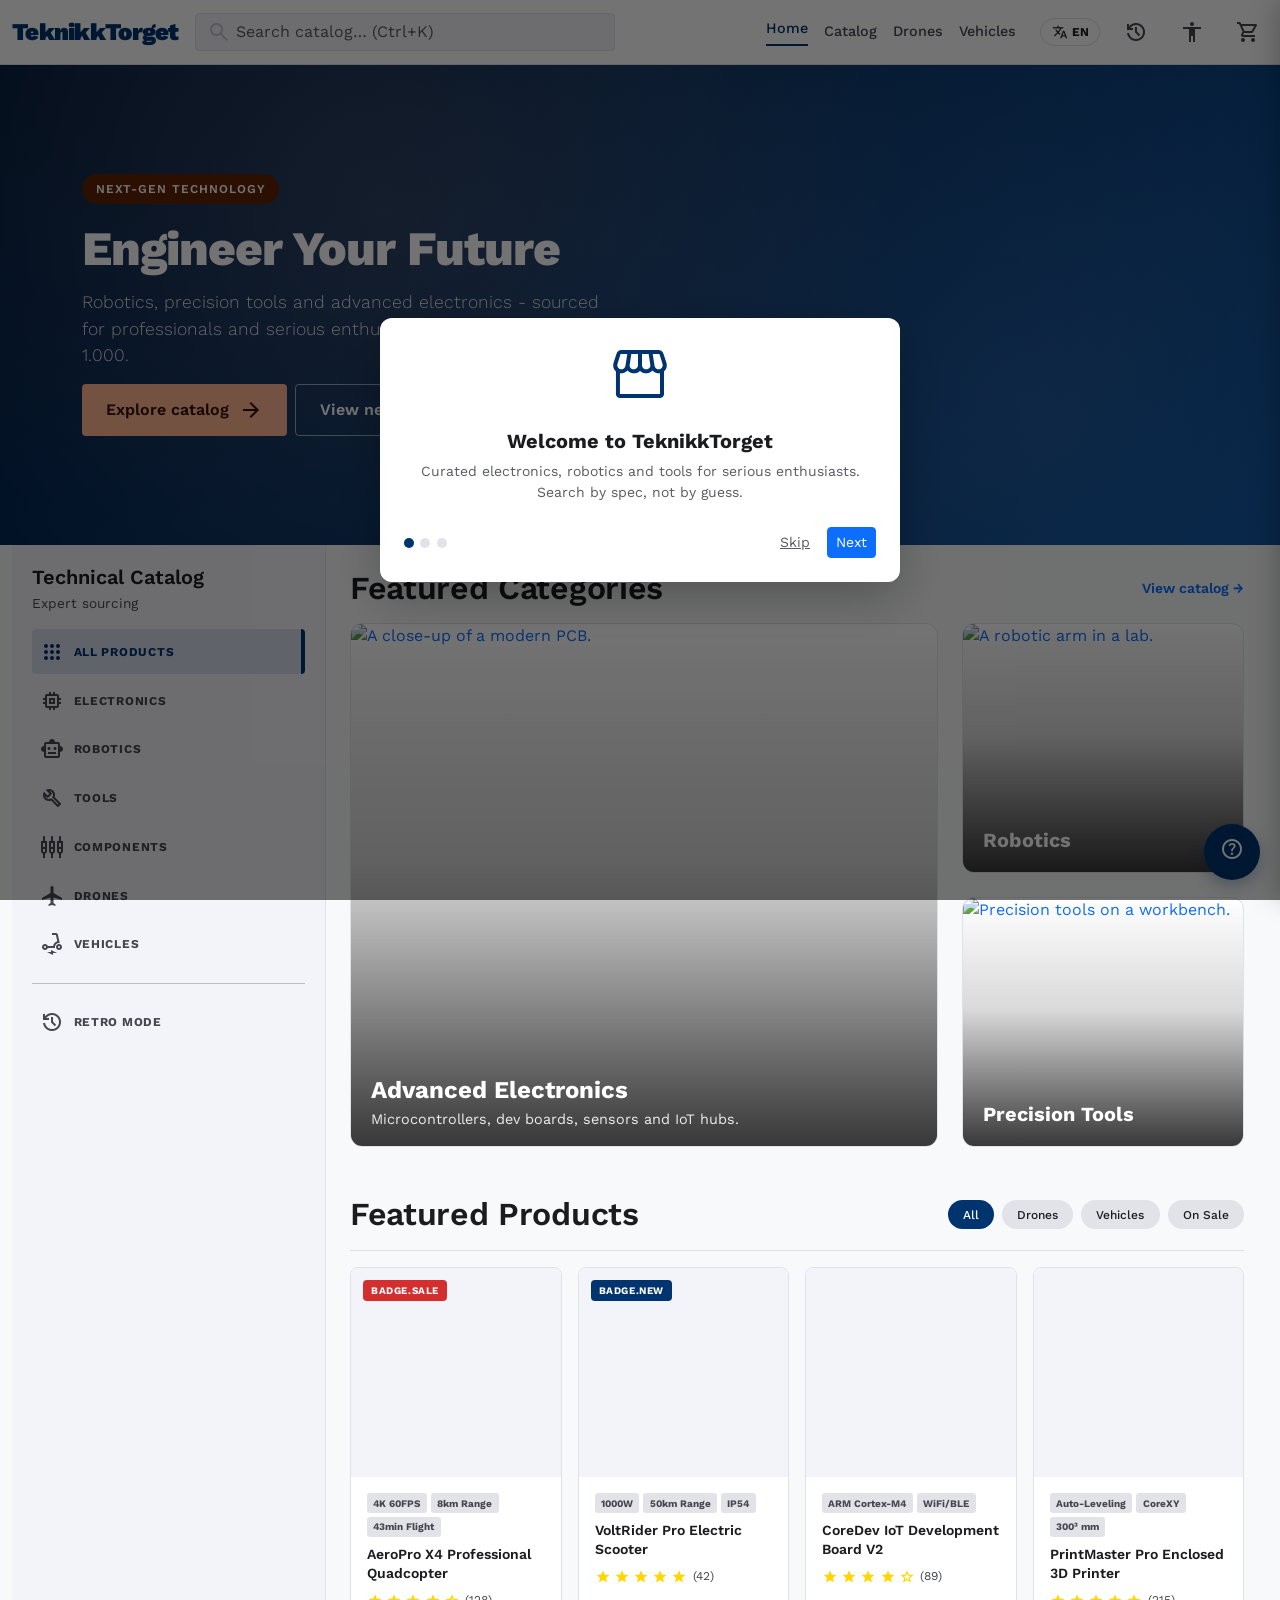
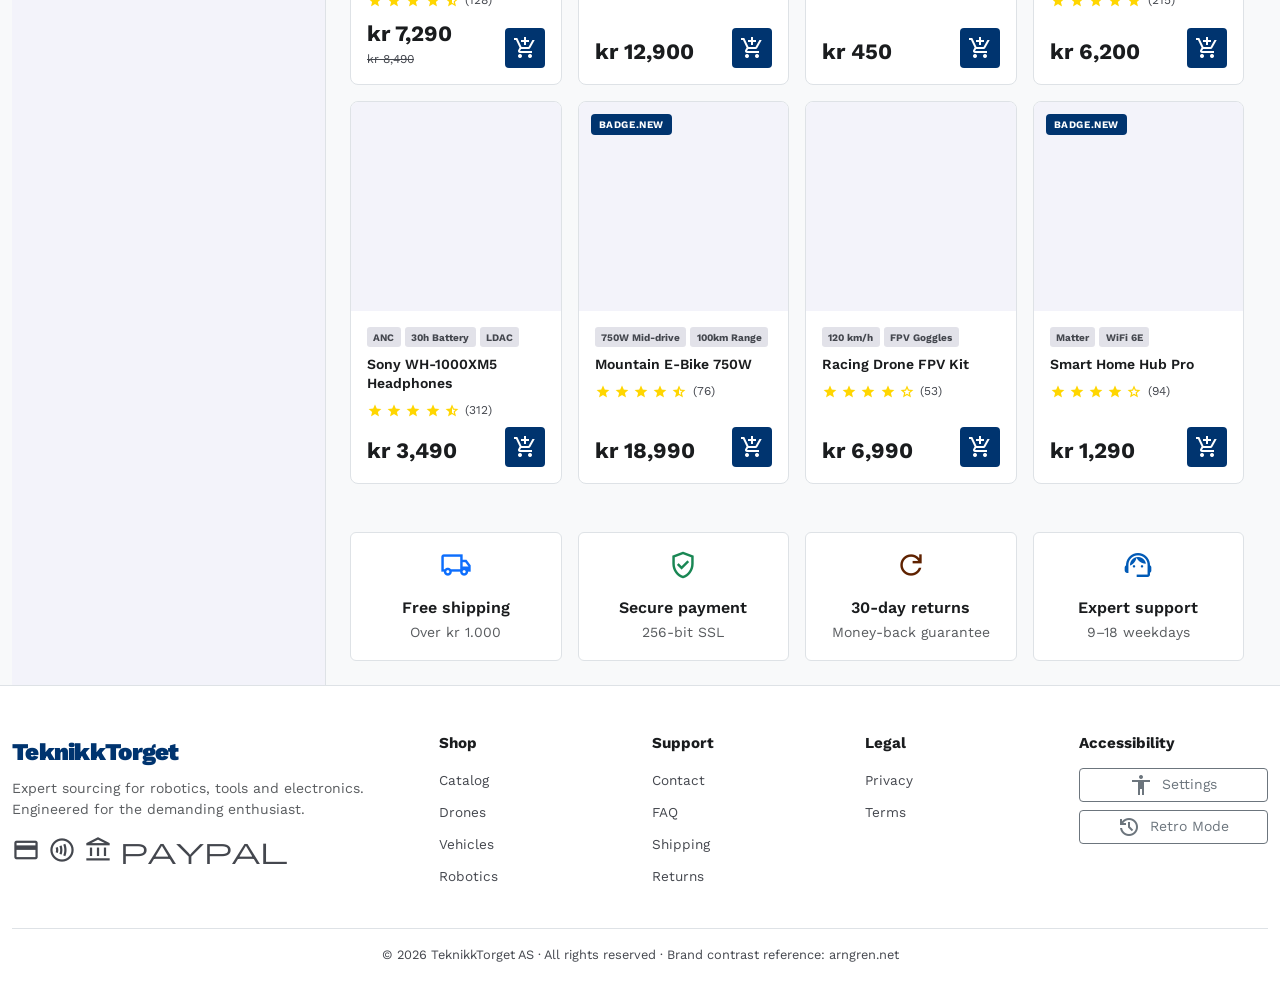
==== commit cebbc715: "fix: kill all em dashes; align hero CTA buttons User reported - hyphen mismatch (em dash everywhere)" ====
--- a/index.html
+++ b/index.html
@@ -1,6 +1,6 @@
 <!DOCTYPE html>
 <!--
-  TeknikkTorget — Homepage
+  TeknikkTorget - Homepage
   Blueprint §5.1 (sticky nav + hero + categories + footer), §5.5 (welcome guide).
   Brand strictly TeknikkTorget. Arngren.net is referenced only as a contrast example.
 -->
@@ -8,7 +8,7 @@
 <head>
 <meta charset="UTF-8">
 <meta name="viewport" content="width=device-width, initial-scale=1">
-<title>TeknikkTorget — Robotics, Tools & Advanced Electronics</title>
+<title>TeknikkTorget - Robotics, Tools & Advanced Electronics</title>
 <meta name="description" content="Curated electronics, robotics, drones and precision tools for serious enthusiasts. Free shipping over kr 1.000.">
 <link rel="preconnect" href="https://fonts.googleapis.com">
 <link rel="preconnect" href="https://fonts.gstatic.com" crossorigin>
@@ -94,13 +94,13 @@
       <div style="max-width:640px">
         <span class="tt-hero-eyebrow" data-i18n="hero.eyebrow">Next-gen technology</span>
         <h1 data-i18n="hero.title">Engineer Your Future</h1>
-        <p class="lead" data-i18n="hero.lead">Robotics, precision tools and advanced electronics — sourced for professionals and serious enthusiasts. Free shipping over kr 1.000.</p>
+        <p class="lead" data-i18n="hero.lead">Robotics, precision tools and advanced electronics - sourced for professionals and serious enthusiasts. Free shipping over kr 1.000.</p>
         <div class="d-flex gap-2 flex-wrap justify-content-center justify-content-md-start mt-3">
           <a href="catalog.html" class="btn btn-cta">
             <span data-i18n="hero.cta">Explore catalog</span>
             <span class="material-symbols-outlined align-middle ms-1" aria-hidden="true">arrow_forward</span>
           </a>
-          <a href="catalog.html?cat=drones" class="btn btn-outline-light" data-i18n="hero.cta2">View new drones</a>
+          <a href="catalog.html?cat=drones" class="btn-cta-outline" data-i18n="hero.cta2">View new drones</a>
         </div>
       </div>
     </div>
--- a/css/custom.css
+++ b/css/custom.css
@@ -1,9 +1,9 @@
-/* TeknikkTorget — custom theme overrides on Bootstrap 5.3
+/* TeknikkTorget - custom theme overrides on Bootstrap 5.3
    Design language ported from StitchShi.html (Material 3 expressive palette + Work Sans).
    Blueprint refs: §5.1 (global structure), §6.3 (responsive breakpoints), §10 (perf). */
 
 :root {
-  /* StitchShi palette (Material 3) — light theme */
+  /* StitchShi palette (Material 3) - light theme */
   --tt-primary:           #00346f;
   --tt-primary-container: #004a99;
   --tt-on-primary:        #ffffff;
@@ -41,7 +41,7 @@
   --bs-body-bg:           var(--tt-surface-bg);
 }
 
-/* Dark mode (Material You inspired) — flip core surface tokens */
+/* Dark mode (Material You inspired) - flip core surface tokens */
 html[data-tt-theme="dark"] {
   --tt-primary:           #abc7ff;
   --tt-primary-container: #d7e2ff;
@@ -102,7 +102,7 @@
 }
 .tt-brand:hover { color: var(--tt-primary-container); }
 
-/* Sticky navbar — StitchShi look */
+/* Sticky navbar - StitchShi look */
 .tt-navbar {
   background: color-mix(in srgb, var(--tt-surface-card) 92%, transparent);
   backdrop-filter: blur(8px);
@@ -198,12 +198,29 @@
   color: #ffffff;
 }
 .tt-hero .lead { color: rgba(255,255,255,0.88); font-size: 1.1rem; max-width: 540px; }
+.tt-hero .btn-cta,
+.tt-hero .btn-cta-outline {
+  font-weight: 600; padding: 0.85rem 1.5rem; border-radius: 0.25rem;
+  font-size: 1rem; line-height: 1.25;
+  display: inline-flex; align-items: center; justify-content: center; gap: 0.4rem;
+  text-decoration: none;
+}
 .tt-hero .btn-cta {
   background: var(--tt-tertiary-fixed-dim);
   color: var(--tt-on-tertiary-fixed);
-  border: 0; font-weight: 600; padding: 0.85rem 1.5rem; border-radius: 0.25rem;
-}
-.tt-hero .btn-cta:hover { background: #ffdbcc; }
+  border: 0;
+}
+.tt-hero .btn-cta:hover { background: #ffdbcc; color: var(--tt-on-tertiary-fixed); }
+.tt-hero .btn-cta-outline {
+  background: transparent;
+  color: #ffffff;
+  border: 1px solid rgba(255,255,255,0.55);
+}
+.tt-hero .btn-cta-outline:hover {
+  background: rgba(255,255,255,0.12);
+  color: #ffffff;
+  border-color: #ffffff;
+}
 
 /* Bento category grid */
 .tt-bento { display: grid; gap: 1.5rem; grid-template-columns: 1fr; }
--- a/css/a11y.css
+++ b/css/a11y.css
@@ -1,4 +1,4 @@
-/* TeknikkTorget — Accessibility overrides
+/* TeknikkTorget - Accessibility overrides
    Blueprint §6.2: font scale, high contrast, reduced motion, audio toggle.
    Toggled via html data attributes set by js/a11y.js, persisted to localStorage. */
 
@@ -63,7 +63,7 @@
   *, *::before, *::after { animation-duration: 0.001ms !important; transition-duration: 0.001ms !important; }
 }
 
-/* A11y panel — slide-in side sheet */
+/* A11y panel - slide-in side sheet */
 .tt-a11y-panel {
   position: fixed; right: -360px; top: 0; bottom: 0; width: 340px; max-width: 90vw;
   background: var(--tt-surface-card); color: var(--tt-text-primary);
@@ -100,7 +100,7 @@
 .tt-a11y-backdrop { position: fixed; inset: 0; background: rgba(0,0,0,0.4); z-index: 1084; opacity: 0; pointer-events: none; transition: opacity 0.2s; }
 .tt-a11y-backdrop.is-open { opacity: 1; pointer-events: auto; }
 
-/* Focus rings — always visible */
+/* Focus rings - always visible */
 :focus-visible {
   outline: 3px solid var(--tt-secondary) !important;
   outline-offset: 2px;
--- a/css/retro.css
+++ b/css/retro.css
@@ -1,4 +1,4 @@
-/* TeknikkTorget — Retro Mode (true-arngren palette)
+/* TeknikkTorget - Retro Mode (true-arngren palette)
    Blueprint §5.6: nostalgic Arngren-density, but functional.
    Honour the original arngren.net visual language: white background, gray outlines,
    plain serif text, dense compact grid, blue underlined links. No colourful flourishes.
@@ -29,7 +29,7 @@
   font-family: "Times New Roman", Georgia, serif;
 }
 
-/* Navbar — flat white with gray bottom rule, brand becomes serif bold */
+/* Navbar - flat white with gray bottom rule, brand becomes serif bold */
 html[data-tt-mode="retro"] .tt-navbar {
   background: #ffffff !important;
   border-bottom: 1px solid var(--tt-border-subtle);
@@ -43,7 +43,7 @@
   text-transform: uppercase;
 }
 
-/* Hero — drop the gradient, plain white block with bordered title */
+/* Hero - drop the gradient, plain white block with bordered title */
 html[data-tt-mode="retro"] .tt-hero {
   background: #ffffff;
   color: var(--tt-text-primary);
@@ -182,7 +182,7 @@
 html[data-tt-mode="retro"] .tt-footer { background: var(--tt-surface-card); border-top-color: var(--tt-border-subtle); }
 html[data-tt-mode="retro"] .tt-footer a { color: var(--tt-primary); text-decoration: underline; }
 
-/* Marquee strip — gray rule with text scrolling at slow pace */
+/* Marquee strip - gray rule with text scrolling at slow pace */
 .tt-retro-marquee {
   background: var(--tt-surface-low);
   color: var(--tt-text-primary);
